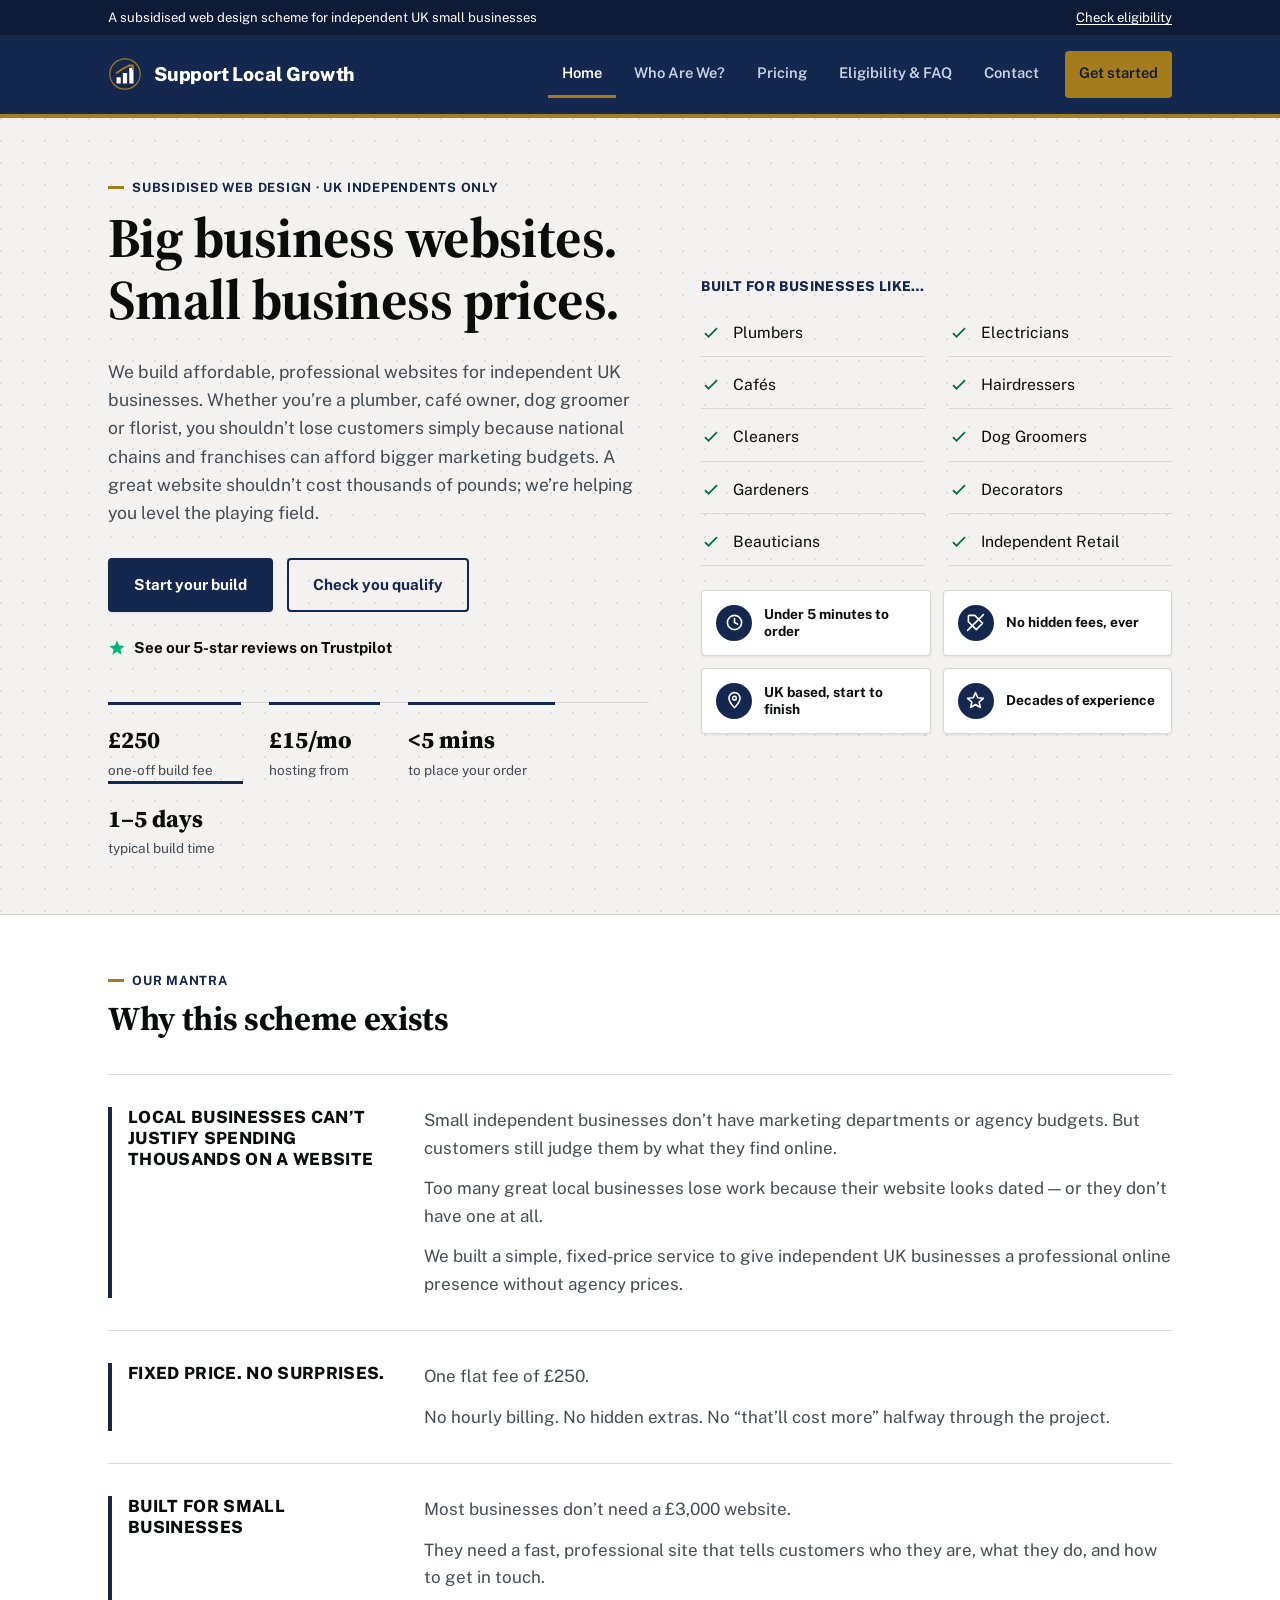
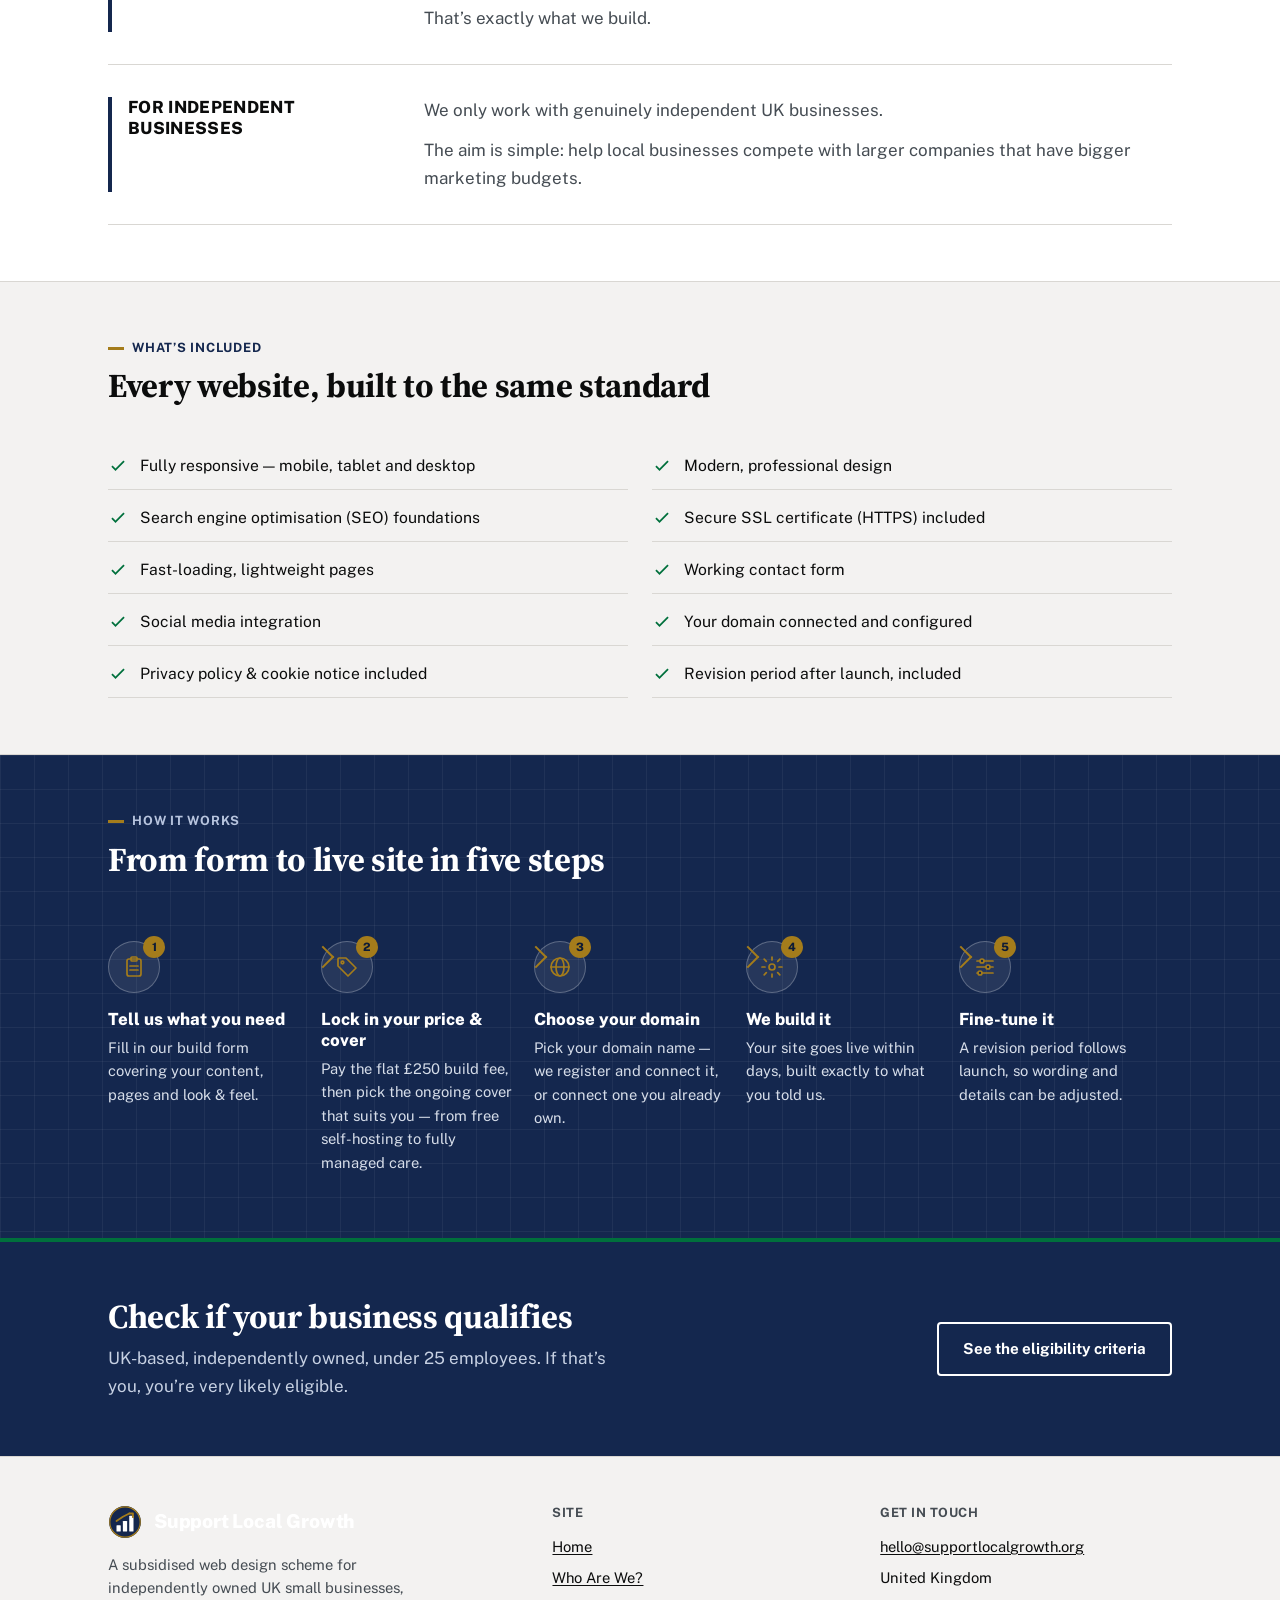
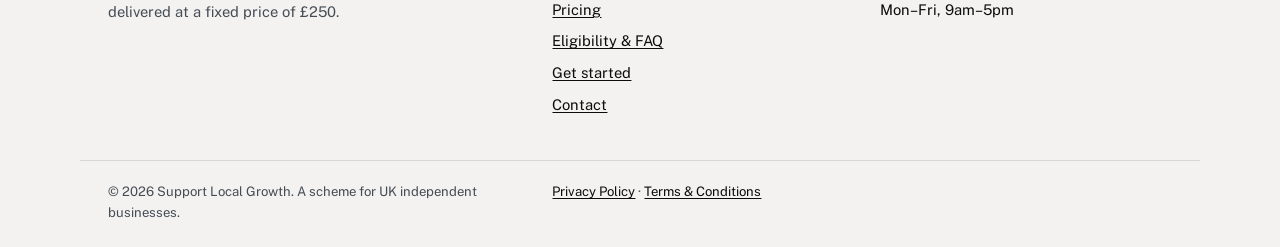
==== index.html @ b530e647 "Hero update" ====
<!doctype html>
<html lang="en-GB">
<head>
<meta charset="utf-8">
<meta name="viewport" content="width=device-width, initial-scale=1">
<title>Support Local Growth — Subsidised web design for UK independents</title>
<meta name="description" content="Professional brochure websites for independent UK small businesses. £250 build fee, hosting from £15/month.">
<link rel="canonical" href="https://www.supportlocalgrowth.org/">
<meta property="og:type" content="website">
<meta property="og:site_name" content="Support Local Growth">
<meta property="og:title" content="Support Local Growth — Subsidised web design for UK independents">
<meta property="og:description" content="Professional brochure websites for independent UK small businesses. £250 build fee, hosting from £15/month.">
<meta property="og:url" content="https://www.supportlocalgrowth.org/">
<meta property="og:image" content="https://www.supportlocalgrowth.org/images/og-image.png">
<meta property="og:image:width" content="2000">
<meta property="og:image:height" content="560">
<meta name="twitter:card" content="summary_large_image">
<meta name="twitter:title" content="Support Local Growth — Subsidised web design for UK independents">
<meta name="twitter:description" content="Professional brochure websites for independent UK small businesses. £250 build fee, hosting from £15/month.">
<meta name="twitter:image" content="https://www.supportlocalgrowth.org/images/og-image.png">
<link rel="preconnect" href="https://fonts.googleapis.com">
<link rel="preconnect" href="https://fonts.gstatic.com" crossorigin>
<link href="https://fonts.googleapis.com/css2?family=Public+Sans:wght@400;500;600;700;800&family=Source+Serif+4:opsz,wght@8..60,600;8..60,700&display=swap" rel="stylesheet">
<link rel="icon" type="image/svg+xml" href="favicon.svg">
<link rel="icon" type="image/png" sizes="32x32" href="favicon-32x32.png">
<link rel="icon" type="image/png" sizes="16x16" href="favicon-16x16.png">
<link rel="apple-touch-icon" sizes="180x180" href="apple-touch-icon.png">
<link rel="stylesheet" href="style.css">
</head>
<body>
<div class="top-strip">
  <div class="wrap">
    <span>A subsidised web design scheme for independent UK small businesses</span>
    <a href="eligibility.html">Check eligibility</a>
  </div>
</div>
<header class="site-header">
  <div class="wrap">
    <a class="brand" href="index.html"><svg class="mark" viewBox="0 0 32 32" xmlns="http://www.w3.org/2000/svg" aria-hidden="true">
<circle cx="16" cy="16" r="15" fill="#14274E"/>
<circle cx="16" cy="16" r="14.3" fill="none" stroke="#A47C1B" stroke-width="1.1"/>
<rect x="8" y="19" width="4" height="6" rx="0.6" fill="#FFFFFF"/>
<rect x="14" y="15" width="4" height="10" rx="0.6" fill="#FFFFFF"/>
<rect x="20" y="10" width="4" height="15" rx="0.6" fill="#FFFFFF"/>
<path d="M8 15 L14 11 L20 8" stroke="#A47C1B" stroke-width="1.7" fill="none" stroke-linecap="round" stroke-linejoin="round"/>
<path d="M20 8 L23.5 8 L23.5 11.5" stroke="#A47C1B" stroke-width="1.7" fill="none" stroke-linecap="round" stroke-linejoin="round"/>
</svg>Support Local Growth</a>
    <button class="nav-toggle" aria-expanded="false" aria-label="Toggle menu">MENU</button>
    <nav class="main-nav">
      <a class="current" href="index.html">Home</a>
      <a class="" href="who.html">Who Are We?</a>
      <a class="" href="pricing.html">Pricing</a>
      <a class="" href="eligibility.html">Eligibility &amp; FAQ</a>
      <a class="" href="contact.html">Contact</a>
      <a class="nav-cta" href="get-started.html">Get started</a>
    </nav>
  </div>
</header>

<section class="hero">
  <div class="wrap">
    <div class="hero-main">
      <p class="eyebrow">Subsidised web design &middot; UK independents only</p>
      <h1>Big business websites. Small business prices.</h1>
      <p class="lede">We build affordable, professional websites for independent UK businesses. Whether you&rsquo;re a plumber, caf&eacute; owner, dog groomer or florist, you shouldn&rsquo;t lose customers simply because national chains and franchises can afford bigger marketing budgets. A great website shouldn&rsquo;t cost thousands of pounds; we&rsquo;re helping you level the playing field.</p>
      <div class="hero-actions">
        <a class="btn btn-primary" href="get-started.html">Start your build</a>
        <a class="btn btn-ghost" href="eligibility.html">Check you qualify</a>
      </div>
      <p style="margin-top:1.4em;">
        <a href="https://uk.trustpilot.com/review/www.supportlocalgrowth.org" target="_blank" rel="noopener" style="display:inline-flex; align-items:center; gap:8px; font-weight:700; font-size:0.95rem; text-decoration:none; color:var(--ink);">
          <svg viewBox="0 0 24 24" width="18" height="18" fill="#00B67A"><path d="M12 2l2.9 6.6 7.1.6-5.4 4.7 1.6 7-6.2-3.8-6.2 3.8 1.6-7L2 9.2l7.1-.6z"/></svg>
          See our 5-star reviews on Trustpilot
        </a>
      </p>
      <div class="hero-meta">
        <div><strong>&pound;250</strong>one-off build fee</div>
        <div><strong>&pound;15/mo</strong>hosting from</div>
        <div><strong>&lt;5 mins</strong>to place your order</div>
        <div><strong>1&ndash;5 days</strong>typical build time</div>
      </div>
    </div>

    <div class="hero-side">
      <div class="hero-professions">
        <p class="professions-label">Built for businesses like&hellip;</p>
        <ul class="checklist">
          <li>Plumbers</li>
          <li>Electricians</li>
          <li>Caf&eacute;s</li>
          <li>Hairdressers</li>
          <li>Cleaners</li>
          <li>Dog Groomers</li>
          <li>Gardeners</li>
          <li>Decorators</li>
          <li>Beauticians</li>
          <li>Independent Retail</li>
        </ul>
      </div>

      <div class="trust-badges" style="margin-top:24px;">
        <div class="trust-badge">
          <span class="tb-icon"><svg viewBox="0 0 24 24" xmlns="http://www.w3.org/2000/svg"><circle cx="12" cy="12" r="9"/><line x1="12" y1="12" x2="12" y2="7"/><line x1="12" y1="12" x2="16" y2="14"/></svg></span>
          <span class="tb-label">Under 5 minutes to order</span>
        </div>
        <div class="trust-badge">
          <span class="tb-icon"><svg viewBox="0 0 24 24" xmlns="http://www.w3.org/2000/svg"><path d="M3 11V4a1 1 0 0 1 1-1h7l10 10-8 8L3 11z"/><line x1="2" y1="22" x2="22" y2="2"/></svg></span>
          <span class="tb-label">No hidden fees, ever</span>
        </div>
        <div class="trust-badge">
          <span class="tb-icon"><svg viewBox="0 0 24 24" xmlns="http://www.w3.org/2000/svg"><path d="M12 21s7-7.5 7-12a7 7 0 1 0-14 0c0 4.5 7 12 7 12z"/><circle cx="12" cy="9" r="2.3"/></svg></span>
          <span class="tb-label">UK based, start to finish</span>
        </div>
        <div class="trust-badge">
          <span class="tb-icon"><svg viewBox="0 0 24 24" xmlns="http://www.w3.org/2000/svg"><path d="M12 2l2.9 6.6 7.1.6-5.4 4.7 1.6 7-6.2-3.8-6.2 3.8 1.6-7L2 9.2l7.1-.6z"/></svg></span>
          <span class="tb-label">Decades of experience</span>
        </div>
      </div>
    </div>
  </div>
</section>
</section>

<section>
  <div class="wrap">
    <div class="section-head">
      <p class="eyebrow">Our mantra</p>
      <h2>Why this scheme exists</h2>
    </div>
    <div class="mantra">
      <div class="mantra-item">
        <h3>Local businesses can&rsquo;t justify spending thousands on a website</h3>
        <div class="body">
          <p>Small independent businesses don&rsquo;t have marketing departments or agency budgets. But customers still judge them by what they find online.</p>
          <p>Too many great local businesses lose work because their website looks dated &mdash; or they don&rsquo;t have one at all.</p>
          <p>We built a simple, fixed-price service to give independent UK businesses a professional online presence without agency prices.</p>
        </div>
      </div>
      <div class="mantra-item">
        <h3>Fixed price. No surprises.</h3>
        <div class="body">
          <p>One flat fee of &pound;250.</p>
          <p>No hourly billing. No hidden extras. No &ldquo;that&rsquo;ll cost more&rdquo; halfway through the project.</p>
        </div>
      </div>
      <div class="mantra-item">
        <h3>Built for small businesses</h3>
        <div class="body">
          <p>Most businesses don&rsquo;t need a &pound;3,000 website.</p>
          <p>They need a fast, professional site that tells customers who they are, what they do, and how to get in touch.</p>
          <p>That&rsquo;s exactly what we build.</p>
        </div>
      </div>
      <div class="mantra-item">
        <h3>For independent businesses</h3>
        <div class="body">
          <p>We only work with genuinely independent UK businesses.</p>
          <p>The aim is simple: help local businesses compete with larger companies that have bigger marketing budgets.</p>
        </div>
      </div>
    </div>
  </div>
</section>

<section class="section-lift">
  <div class="wrap">
    <div class="section-head">
      <p class="eyebrow">What&rsquo;s included</p>
      <h2>Every website, built to the same standard</h2>
    </div>
    <ul class="checklist">
      <li>Fully responsive &mdash; mobile, tablet and desktop</li>
      <li>Modern, professional design</li>
      <li>Search engine optimisation (SEO) foundations</li>
      <li>Secure SSL certificate (HTTPS) included</li>
      <li>Fast-loading, lightweight pages</li>
      <li>Working contact form</li>
      <li>Social media integration</li>
      <li>Your domain connected and configured</li>
      <li>Privacy policy &amp; cookie notice included</li>
      <li>Revision period after launch, included</li>
    </ul>
  </div>
</section>

<section class="section-dark">
  <div class="wrap">
    <div class="section-head">
      <p class="eyebrow">How it works</p>
      <h2>From form to live site in five steps</h2>
    </div>
    <ol class="steps">
      <li class="step">
        <span class="icon-badge">
          <svg viewBox="0 0 24 24" xmlns="http://www.w3.org/2000/svg"><rect x="5" y="4" width="14" height="17" rx="2"/><rect x="9" y="2" width="6" height="4" rx="1"/><line x1="8" y1="11" x2="16" y2="11"/><line x1="8" y1="15" x2="16" y2="15"/></svg>
          <span class="step-num">1</span>
        </span>
        <h3>Tell us what you need</h3>
        <p>Fill in our build form covering your content, pages and look &amp; feel.</p>
      </li>
      <li class="step">
        <span class="icon-badge">
          <svg viewBox="0 0 24 24" xmlns="http://www.w3.org/2000/svg"><path d="M3 11V4a1 1 0 0 1 1-1h7l10 10-8 8L3 11z"/><circle cx="7.5" cy="7.5" r="1.3" fill="var(--navy)"/></svg>
          <span class="step-num">2</span>
        </span>
        <h3>Lock in your price &amp; cover</h3>
        <p>Pay the flat &pound;250 build fee, then pick the ongoing cover that suits you &mdash; from free self-hosting to fully managed care.</p>
      </li>
      <li class="step">
        <span class="icon-badge">
          <svg viewBox="0 0 24 24" xmlns="http://www.w3.org/2000/svg"><circle cx="12" cy="12" r="9"/><ellipse cx="12" cy="12" rx="4" ry="9"/><line x1="3" y1="12" x2="21" y2="12"/></svg>
          <span class="step-num">3</span>
        </span>
        <h3>Choose your domain</h3>
        <p>Pick your domain name &mdash; we register and connect it, or connect one you already own.</p>
      </li>
      <li class="step">
        <span class="icon-badge">
          <svg viewBox="0 0 24 24" xmlns="http://www.w3.org/2000/svg"><circle cx="12" cy="12" r="3"/><path d="M12 2v3M12 19v3M4.2 4.2l2.1 2.1M17.7 17.7l2.1 2.1M2 12h3M19 12h3M4.2 19.8l2.1-2.1M17.7 6.3l2.1-2.1"/></svg>
          <span class="step-num">4</span>
        </span>
        <h3>We build it</h3>
        <p>Your site goes live within days, built exactly to what you told us.</p>
      </li>
      <li class="step">
        <span class="icon-badge">
          <svg viewBox="0 0 24 24" xmlns="http://www.w3.org/2000/svg"><line x1="4" y1="6" x2="20" y2="6"/><circle cx="9" cy="6" r="2" fill="var(--navy)"/><line x1="4" y1="12" x2="20" y2="12"/><circle cx="15" cy="12" r="2" fill="var(--navy)"/><line x1="4" y1="18" x2="20" y2="18"/><circle cx="7" cy="18" r="2" fill="var(--navy)"/></svg>
          <span class="step-num">5</span>
        </span>
        <h3>Fine-tune it</h3>
        <p>A revision period follows launch, so wording and details can be adjusted.</p>
      </li>
    </ol>
  </div>
</section>

<section class="cta-band">
  <div class="wrap">
    <div>
      <h2>Check if your business qualifies</h2>
      <p>UK-based, independently owned, under 25 employees. If that&rsquo;s you, you&rsquo;re very likely eligible.</p>
    </div>
    <div class="cta-actions">
      <a class="btn btn-on-dark" href="eligibility.html">See the eligibility criteria</a>
    </div>
  </div>
</section>
<footer class="site-footer">
  <div class="wrap">
    <div>
      <div class="brand" style="margin-bottom:14px;"><svg class="mark" viewBox="0 0 32 32" xmlns="http://www.w3.org/2000/svg" aria-hidden="true">
<circle cx="16" cy="16" r="15" fill="#14274E"/>
<circle cx="16" cy="16" r="14.3" fill="none" stroke="#A47C1B" stroke-width="1.1"/>
<rect x="8" y="19" width="4" height="6" rx="0.6" fill="#FFFFFF"/>
<rect x="14" y="15" width="4" height="10" rx="0.6" fill="#FFFFFF"/>
<rect x="20" y="10" width="4" height="15" rx="0.6" fill="#FFFFFF"/>
<path d="M8 15 L14 11 L20 8" stroke="#A47C1B" stroke-width="1.7" fill="none" stroke-linecap="round" stroke-linejoin="round"/>
<path d="M20 8 L23.5 8 L23.5 11.5" stroke="#A47C1B" stroke-width="1.7" fill="none" stroke-linecap="round" stroke-linejoin="round"/>
</svg>Support Local Growth</div>
      <p style="max-width:38ch; color:var(--ink-soft); font-size:0.92rem;">A subsidised web design scheme for independently owned UK small businesses, delivered at a fixed price of &pound;250.</p>
    </div>
    <div>
      <h4>Site</h4>
      <ul>
        <li><a href="index.html">Home</a></li>
        <li><a href="who.html">Who Are We?</a></li>
        <li><a href="pricing.html">Pricing</a></li>
        <li><a href="eligibility.html">Eligibility &amp; FAQ</a></li>
        <li><a href="get-started.html">Get started</a></li>
        <li><a href="contact.html">Contact</a></li>
      </ul>
    </div>
    <div>
      <h4>Get in touch</h4>
      <ul>
        <li><a href="mailto:hello@supportlocalgrowth.org">hello@supportlocalgrowth.org</a></li>
        <li>United Kingdom</li>
        <li>Mon&ndash;Fri, 9am&ndash;5pm</li>
      </ul>
    </div>
  </div>
  <div class="wrap footer-bottom">
    <span>&copy; 2026 Support Local Growth. A scheme for UK independent businesses.</span>
    <span><a href="privacy.html">Privacy Policy</a> &middot; <a href="terms.html">Terms &amp; Conditions</a></span>
  </div>
</footer>
<script src="script.js"></script>
</body>
</html>
---- style.css ----
/* ===========================================================
   Support Local Growth — design tokens (v2: official / institutional)
   Palette and patterns modelled on UK public-service and charity
   sector conventions: navy authority colour, restrained green/red
   used only for confirm/deny states, generous whitespace, no
   decorative illustration.
   =========================================================== */

:root{
  --ink:        #0B0C0C;
  --ink-soft:   #454C53;
  --navy:       #14274E;   /* primary institutional colour */
  --navy-dark:  #0D1B36;
  --blue-link:  #1450A3;
  --green:      #00703C;
  --green-bg:   #E6F2EC;
  --red:        #D4351C;
  --red-bg:     #FCEAE6;
  --grey-bg:    #F3F2F1;
  --grey-mid:   #B1B4B6;
  --grey-line:  #D9D7D3;
  --white:      #FFFFFF;

  --gold:       #A47C1B;   /* restrained gold accent — used sparingly, seal/ribbon feel */
  --gold-bg:    #F5EEDD;

  --font-body:    "Public Sans", -apple-system, BlinkMacSystemFont, Arial, sans-serif;
  --font-display: "Source Serif 4", Georgia, "Times New Roman", serif;

  --radius: 4px;
  --shadow-sm: 0 1px 3px rgba(11,12,12,0.08);
  --shadow-md: 0 4px 14px rgba(11,12,12,0.10);
  --max: 1120px;
}

*{box-sizing:border-box;}
html{scroll-behavior:smooth;}
body{
  margin:0;
  background:var(--white);
  color:var(--ink);
  font-family:var(--font-body);
  font-size:17px;
  line-height:1.6;
  -webkit-font-smoothing:antialiased;
}
@media (prefers-reduced-motion: reduce){
  html{scroll-behavior:auto;}
  *{animation-duration:0.001ms !important; transition-duration:0.001ms !important;}
}

img,svg{display:block;max-width:100%;}
a{color:var(--blue-link); text-underline-offset:2px;}
a:hover{color:var(--navy);}
:focus-visible{outline:3px solid #FFDD00; outline-offset:0; box-shadow:0 0 0 3px var(--ink);}

.wrap{max-width:var(--max); margin:0 auto; padding:0 28px;}

h1,h2{
  font-family:var(--font-display);
  font-weight:700;
  line-height:1.1;
  margin:0 0 0.5em;
  color:var(--ink);
  letter-spacing:-0.01em;
}
h3,h4{
  font-family:var(--font-body);
  font-weight:800;
  line-height:1.25;
  margin:0 0 0.5em;
  color:var(--ink);
}
h1{font-size:clamp(2.3rem,4.8vw,3.5rem);}
h2{font-size:clamp(1.6rem,3vw,2.1rem);}
h3{font-size:1.2rem;}
p{margin:0 0 1em;}
.lede{font-size:1.1rem; color:var(--ink-soft); max-width:64ch;}
.eyebrow{
  font-family:var(--font-body);
  font-size:0.8rem;
  font-weight:700;
  letter-spacing:0.06em;
  text-transform:uppercase;
  color:var(--navy);
  display:flex;
  align-items:center;
  gap:8px;
  margin-bottom:0.7em;
}
.eyebrow::before{content:""; width:16px; height:3px; background:var(--gold); display:inline-block; flex:none;}

/* ---------------- official top strip ---------------- */
.top-strip{
  background:var(--navy-dark);
  color:var(--white);
  font-size:0.82rem;
  padding:7px 0;
}
.top-strip .wrap{display:flex; justify-content:space-between; flex-wrap:wrap; gap:6px;}
.top-strip a{color:var(--white); text-decoration:underline;}

/* ---------------- header / nav ---------------- */
.site-header{
  background:var(--navy);
  color:var(--white);
  border-bottom:4px solid var(--gold);
}
.site-header .wrap{
  display:flex; align-items:center; justify-content:space-between;
  padding-top:16px; padding-bottom:16px;
}
.brand{
  font-weight:800;
  font-size:1.2rem;
  text-decoration:none;
  color:var(--white);
  display:flex; align-items:center; gap:12px;
  letter-spacing:-0.01em;
}
.brand .mark{width:34px; height:34px; flex:none;}
nav.main-nav{display:flex; gap:4px; align-items:center;}
nav.main-nav a{
  font-size:0.92rem;
  font-weight:600;
  text-decoration:none;
  color:#C7D1E3;
  padding:10px 14px;
  border-bottom:3px solid transparent;
}
nav.main-nav a:hover{color:var(--white); border-bottom-color:rgba(255,255,255,0.35);}
nav.main-nav a.current{border-bottom-color:var(--gold); color:var(--white);}
nav.main-nav a.nav-cta{
  background:var(--gold);
  color:var(--navy-dark);
  border-radius:var(--radius);
  margin-left:8px;
  border-bottom:3px solid var(--gold);
}
nav.main-nav a.nav-cta:hover{background:#8C6A1B; color:var(--white); border-bottom-color:#8C6A1B;}
.nav-toggle{display:none;}

@media (max-width:760px){
  .nav-toggle{
    display:inline-flex; background:transparent; border:2px solid var(--white);
    color:var(--white); border-radius:var(--radius); padding:8px 12px; font-weight:700;
    font-size:0.85rem; cursor:pointer;
  }
  nav.main-nav{
    position:absolute; top:100%; left:0; right:0;
    background:var(--navy); flex-direction:column; align-items:stretch;
    padding:8px 20px 18px; border-bottom:4px solid var(--gold);
    display:none;
  }
  nav.main-nav.open{display:flex;}
  nav.main-nav a{padding:12px 8px; border-bottom:1px solid rgba(255,255,255,0.15);}
  nav.main-nav a.nav-cta{margin-left:0; text-align:center; margin-top:8px;}
}

/* ---------------- buttons ---------------- */
.btn{
  display:inline-flex; align-items:center; gap:10px;
  font-weight:700;
  font-size:0.95rem;
  text-decoration:none;
  padding:13px 24px;
  border-radius:var(--radius);
  border:2px solid var(--navy);
  cursor:pointer;
  transition:background 0.12s ease, transform 0.12s ease, box-shadow 0.12s ease;
}
.btn-primary{background:var(--navy); border-color:var(--navy); color:var(--white); box-shadow:var(--shadow-sm);}
.btn-primary:hover{background:var(--navy-dark); border-color:var(--navy-dark); color:var(--white); box-shadow:var(--shadow-md); transform:translateY(-1px);}
.btn-ghost{background:transparent; color:var(--navy);}
.btn-ghost:hover{background:var(--grey-bg);}
.btn-on-dark{border-color:var(--white); color:var(--white);}
.btn-on-dark:hover{background:rgba(255,255,255,0.1);}

/* ---------------- hero ---------------- */
.hero{
  padding:60px 0 54px; border-bottom:1px solid var(--grey-line); background:var(--grey-bg);
  position:relative; overflow:hidden;
  background-image:
    radial-gradient(circle at 1px 1px, rgba(20,39,78,0.10) 1px, transparent 0);
  background-size:22px 22px;
}
.hero .wrap{max-width:var(--max); position:relative; display:grid; grid-template-columns:1.15fr 1fr; gap:52px; align-items:center;}
.hero-main{max-width:800px;}
.hero-actions{display:flex; gap:14px; flex-wrap:wrap; margin-top:1.8em;}
.hero-meta{
  margin-top:2.2em; display:flex; gap:0; flex-wrap:wrap;
  border-top:1px solid var(--grey-line);
}
.hero-meta div{
  font-size:0.85rem; color:var(--ink-soft); padding:16px 28px 0 0; margin-right:28px; border-top:3px solid var(--navy); margin-top:-1px;
}
.hero-meta strong{color:var(--ink); display:block; font-size:1.5rem; font-weight:800; font-family:var(--font-display);}
@media (max-width:900px){
  .hero .wrap{grid-template-columns:1fr;}
}

.doc-stamp{
  display:inline-flex; align-items:center; gap:10px;
  border:1.5px solid var(--navy); border-radius:30px;
  padding:6px 16px 6px 8px; margin-bottom:1.4em;
  font-size:0.78rem; font-weight:700; letter-spacing:0.03em; text-transform:uppercase;
  color:var(--navy); background:var(--white);
}
.doc-stamp .dot{width:8px; height:8px; border-radius:50%; background:var(--green); flex:none;}

/* ---------------- trust badges ---------------- */
.trust-badges{display:grid; grid-template-columns:1fr 1fr; gap:12px; margin-bottom:28px;}
.trust-badge{
  display:flex; align-items:center; gap:12px;
  background:var(--white); border:1px solid var(--grey-line); border-radius:var(--radius);
  padding:14px; box-shadow:var(--shadow-sm);
}
.trust-badge .tb-icon{
  width:36px; height:36px; border-radius:50%; background:var(--navy); flex:none;
  display:flex; align-items:center; justify-content:center;
}
.trust-badge .tb-icon svg{width:19px; height:19px; stroke:var(--white); fill:none; stroke-width:2; stroke-linecap:round; stroke-linejoin:round;}
.trust-badge .tb-label{font-weight:700; font-size:0.86rem; line-height:1.2; color:var(--ink);}
@media (max-width:480px){
  .trust-badges{grid-template-columns:1fr;}
}

.hero-professions .professions-label{
  font-weight:800; font-size:0.85rem; text-transform:uppercase; letter-spacing:0.03em;
  color:var(--navy); margin-bottom:12px;
}

.mini-badge{
  display:inline-flex; align-items:center; gap:10px;
  background:var(--gold-bg); border:1.5px solid var(--gold); border-radius:30px;
  padding:8px 18px 8px 10px; margin-bottom:1.6em;
}
.mini-badge .tb-icon{width:28px; height:28px; border-radius:50%; background:var(--gold); flex:none; display:flex; align-items:center; justify-content:center;}
.mini-badge .tb-icon svg{width:15px; height:15px; stroke:var(--white); fill:none; stroke-width:2.2; stroke-linecap:round; stroke-linejoin:round;}
.mini-badge span.tb-text{font-weight:800; font-size:0.9rem; color:var(--navy);}

/* ---------------- sections ---------------- */
section{padding:56px 0;}
.section-dark{
  background:var(--navy); color:var(--white);
  background-image:
    linear-gradient(rgba(255,255,255,0.05) 1px, transparent 1px),
    linear-gradient(90deg, rgba(255,255,255,0.05) 1px, transparent 1px);
  background-size:34px 34px;
}
.section-dark h2, .section-dark h3{color:var(--white);}
.section-dark .eyebrow{color:#B7C4DE;}
.section-lift{background:var(--grey-bg); border-top:1px solid var(--grey-line); border-bottom:1px solid var(--grey-line);}
.section-head{max-width:70ch; margin-bottom:2.2em;}

/* ---------------- mantra / statement blocks ---------------- */
.mantra{border-top:1px solid var(--grey-line);}
.mantra-item{
  padding:32px 0; border-bottom:1px solid var(--grey-line);
  display:grid; grid-template-columns:280px 1fr; gap:36px;
}
.mantra-item h3{
  font-size:1.05rem; margin:0; text-transform:uppercase; letter-spacing:0.02em;
  border-left:4px solid var(--navy); padding-left:16px;
}
.mantra-item .body p{color:var(--ink-soft); margin-bottom:0.8em;}
.mantra-item .body p:last-child{margin-bottom:0;}
@media (max-width:760px){
  .mantra-item{grid-template-columns:1fr; gap:12px;}
  .mantra-item h3{border-left:none; border-top:4px solid var(--navy); padding-left:0; padding-top:12px;}
}

/* ---------------- checklist ---------------- */
.checklist{list-style:none; margin:0; padding:0; display:grid; grid-template-columns:1fr 1fr; gap:4px 24px;}
.checklist li{
  display:flex; gap:12px; align-items:flex-start; font-size:0.98rem;
  padding:11px 0; border-bottom:1px solid var(--grey-line);
}
.checklist li::before{
  content:"";
  flex:none; width:20px; height:20px; margin-top:2px;
  background:var(--green);
  -webkit-mask:url('data:image/svg+xml;utf8,<svg xmlns="http://www.w3.org/2000/svg" viewBox="0 0 24 24"><path fill="black" d="M9 16.2l-3.5-3.5L4 14.2 9 19.2 20 8.2l-1.5-1.5z"/></svg>') no-repeat center / contain;
  mask:url('data:image/svg+xml;utf8,<svg xmlns="http://www.w3.org/2000/svg" viewBox="0 0 24 24"><path fill="black" d="M9 16.2l-3.5-3.5L4 14.2 9 19.2 20 8.2l-1.5-1.5z"/></svg>') no-repeat center / contain;
}
@media (max-width:640px){ .checklist{grid-template-columns:1fr;} }

/* ---------------- step-by-step (graphical, icon-led) ---------------- */
.steps{list-style:none; margin:0; padding:0; counter-reset:step; max-width:none;
  display:grid; grid-template-columns:repeat(5,1fr); gap:0;}
.step{
  position:relative; padding:26px 20px 8px 0; display:block;
}
.step:not(:last-child)::after{
  content:""; position:absolute; top:34px; right:-2px; width:14px; height:14px;
  border-top:2px solid var(--gold); border-right:2px solid var(--gold);
  transform:translateX(50%) rotate(45deg); z-index:1;
}
.step .icon-badge{
  width:52px; height:52px; border-radius:50%;
  background:rgba(255,255,255,0.08); border:1.5px solid rgba(255,255,255,0.25);
  display:flex; align-items:center; justify-content:center; margin-bottom:16px; position:relative;
}
.step .icon-badge svg{width:24px; height:24px; stroke:var(--gold); fill:none; stroke-width:1.7; stroke-linecap:round; stroke-linejoin:round;}
.step .step-num{
  position:absolute; top:-6px; right:-6px; width:22px; height:22px; border-radius:50%;
  background:var(--gold); color:var(--navy-dark); font-size:0.72rem; font-weight:800;
  display:flex; align-items:center; justify-content:center;
}
.step h3{font-size:1.05rem; margin-bottom:0.35em;}
.step p{font-size:0.92rem; color:var(--ink-soft); margin-bottom:0;}
.section-dark .step p{color:#D6DDE9;}
@media (max-width:900px){
  .steps{grid-template-columns:1fr 1fr; row-gap:32px;}
  .step:nth-child(2)::after{display:none;}
  .step:nth-child(4)::after{display:none;}
}
@media (max-width:560px){
  .steps{grid-template-columns:1fr; row-gap:28px;}
  .step::after{display:none;}
}

/* ---------------- cards ---------------- */
.grid-3{display:grid; grid-template-columns:repeat(3,1fr); gap:0; border-top:1px solid var(--grey-line); border-left:1px solid var(--grey-line);}
.grid-2{display:grid; grid-template-columns:1fr 1fr; gap:40px;}
@media (max-width:860px){ .grid-3{grid-template-columns:1fr;} .grid-2{grid-template-columns:1fr;} }

.card{
  background:var(--white);
  border-right:1px solid var(--grey-line);
  border-bottom:1px solid var(--grey-line);
  padding:28px;
  transition:box-shadow 0.15s ease;
}
.card:hover{box-shadow:inset 0 0 0 9999px rgba(20,39,78,0.015);}
.card h3{margin-bottom:0.5em; font-size:1.08rem;}
.card p{color:var(--ink-soft); font-size:0.96rem; margin-bottom:0;}

/* ---------------- pricing table (official panel style) ---------------- */
.price-cards{display:grid; grid-template-columns:repeat(3,1fr); gap:20px;}
.price-card{
  background:var(--white); padding:30px 26px; border:1px solid var(--grey-line); border-top:4px solid var(--grey-mid);
  box-shadow:var(--shadow-sm); position:relative;
}
.price-card.featured{
  border-color:var(--navy); box-shadow:var(--shadow-md);
  background:var(--navy); color:var(--white);
}
.price-card.featured .tier-name,
.price-card.featured .price-sub{color:#C7D1E3;}
.price-card.featured .price-amount{color:var(--white);}
.price-card.featured .price-amount span{color:#C7D1E3;}
.price-card.featured .btn-primary{background:var(--white); color:var(--navy); border-color:var(--white);}
.price-card.featured .btn-primary:hover{background:var(--gold-bg); color:var(--navy); border-color:var(--gold-bg);}
.price-card .ribbon{
  position:absolute; top:-1px; right:20px;
  background:var(--gold); color:var(--white);
  font-size:0.72rem; font-weight:700; text-transform:uppercase; letter-spacing:0.04em;
  padding:5px 12px; border-radius:0 0 4px 4px;
}
.price-card .tier-tag{
  display:inline-block; font-size:0.72rem; font-weight:700; text-transform:uppercase; letter-spacing:0.05em;
  background:var(--navy); color:var(--white); padding:4px 10px; border-radius:var(--radius); margin-bottom:14px;
}
.price-card.featured .tier-tag{background:var(--gold); color:var(--white);}
.price-card .tier-name{font-size:0.85rem; font-weight:700; text-transform:uppercase; letter-spacing:0.04em; color:var(--ink-soft); margin-bottom:0.2em;}
.price-amount{font-size:2.2rem; font-weight:700; margin:0.1em 0 0; color:var(--ink); font-family:var(--font-display);}
.price-amount span{font-size:0.9rem; font-weight:500; text-transform:none; letter-spacing:0; color:var(--ink-soft); font-family:var(--font-body);}
.price-sub{font-size:0.9rem; color:var(--ink-soft); margin:0.6em 0 1.4em;}
@media (max-width:860px){ .price-cards{grid-template-columns:1fr;} }

table.compare{width:100%; border-collapse:collapse; font-size:0.94rem; margin-top:20px; border:1px solid var(--grey-line);}
table.compare th, table.compare td{
  padding:13px 16px; text-align:center; border-bottom:1px solid var(--grey-line); border-right:1px solid var(--grey-line);
}
table.compare th:last-child, table.compare td:last-child{border-right:none;}
table.compare th{
  font-weight:700; font-size:0.8rem; text-transform:uppercase; letter-spacing:0.03em;
  background:var(--navy); color:var(--white); border-bottom:none;
}
table.compare td:first-child, table.compare th:first-child{text-align:left; font-weight:600;}
table.compare tbody tr:nth-child(even){background:var(--grey-bg);}
.yes{color:var(--green); font-weight:800;}
.no{color:var(--red); font-weight:800;}
.tag-basic{font-size:0.8rem; color:var(--ink-soft); font-weight:600;}
.tag-enhanced{font-size:0.8rem; color:var(--navy); font-weight:700;}

/* ---------------- eligibility: unified confirm / deny rows ---------------- */
.status-list{list-style:none; margin:0; padding:0;}
.status-list li{
  display:grid; grid-template-columns:30px 1fr; gap:14px;
  padding:14px 0; border-bottom:1px solid var(--grey-line);
}
.status-list .icon{
  width:30px; height:30px; border-radius:50%; flex:none; margin-top:2px;
  display:flex; align-items:center; justify-content:center;
}
.status-list.confirm .icon{background:var(--green-bg);}
.status-list.deny .icon{background:var(--red-bg);}
.status-list .icon svg{width:16px; height:16px;}
.status-list h4{margin:0 0 0.2em; font-weight:700; font-size:1rem;}
.status-list p{margin:0; color:var(--ink-soft); font-size:0.93rem;}
.list-heading{
  display:flex; align-items:center; gap:10px; font-size:1rem; font-weight:800;
  text-transform:uppercase; letter-spacing:0.03em; margin-bottom:0.9em; padding-bottom:12px; border-bottom:2px solid var(--ink);
}
.list-heading.confirm{color:var(--green);}
.list-heading.deny{color:var(--red);}

/* ---------------- FAQ ---------------- */
.faq{border-top:1px solid var(--grey-line);}
.faq-item{border-bottom:1px solid var(--grey-line);}
.faq-item summary{
  cursor:pointer; list-style:none; padding:18px 0;
  display:flex; justify-content:space-between; align-items:center; gap:20px;
  font-weight:700; font-size:1.02rem;
}
.faq-item summary::-webkit-details-marker{display:none;}
.faq-item summary::after{
  content:"+"; font-size:1.4rem; color:var(--navy); flex:none; font-weight:400;
}
.faq-item[open] summary::after{content:"\2212";}
.faq-item .faq-body{padding:0 0 20px; color:var(--ink-soft); max-width:72ch;}

/* ---------------- forms ---------------- */
form{max-width:760px;}
fieldset{border:none; padding:0; margin:0 0 34px;}
fieldset legend{
  font-weight:700; text-transform:uppercase; letter-spacing:0.03em;
  font-size:0.85rem; color:var(--navy); padding:0 0 10px; border-bottom:2px solid var(--ink); width:100%; margin-bottom:20px;
}
.field{margin-bottom:20px;}
.field label{display:block; font-weight:700; margin-bottom:6px; font-size:0.95rem;}
.field .hint{display:block; font-weight:400; color:var(--ink-soft); font-size:0.85rem; margin-top:4px; margin-bottom:6px;}
.field input[type=text],
.field input[type=email],
.field input[type=tel],
.field input[type=url],
.field select,
.field textarea{
  width:100%; padding:11px 14px; border:2px solid var(--ink); border-radius:var(--radius);
  background:var(--white); font-family:var(--font-body); font-size:0.98rem; color:var(--ink);
}
.field textarea{min-height:110px; resize:vertical;}
.field input:focus, .field select:focus, .field textarea:focus{outline:3px solid #FFDD00; outline-offset:0;}
.radio-row, .check-row{display:flex; gap:22px; flex-wrap:wrap;}
.radio-row label, .check-row label{display:flex; align-items:center; gap:8px; font-weight:400; font-size:0.95rem;}
.form-note{
  background:var(--grey-bg); border:1px solid var(--grey-line); border-left:4px solid var(--navy);
  padding:16px 18px; font-size:0.9rem; color:var(--ink-soft); margin-bottom:26px;
}

/* ---------------- eligibility confirm panel (questionnaire) ---------------- */
.elig-check{
  background:var(--gold-bg); border:1.5px solid var(--gold);
  border-radius:var(--radius); padding:20px 22px; margin-bottom:26px;
}
.elig-check .field{margin-bottom:0;}
.elig-check label.q{display:block; font-weight:800; margin-bottom:10px; font-size:0.98rem;}
.elig-check .radio-row label{font-weight:600;}

/* ---------------- theme picker (option-button cards) ---------------- */
.theme-picker{display:grid; grid-template-columns:repeat(3,1fr); gap:12px;}
.theme-card{
  position:relative; border:2px solid var(--grey-line); border-radius:var(--radius);
  padding:16px 16px 14px; cursor:pointer; background:var(--white);
  transition:border-color 0.12s ease, background 0.12s ease;
}
.theme-card input{position:absolute; top:14px; right:14px; margin:0;}
.theme-card .t-name{display:block; font-weight:700; font-size:0.96rem; margin-bottom:3px; padding-right:22px;}
.theme-card .t-desc{display:block; font-size:0.82rem; color:var(--ink-soft);}
.theme-card:hover{border-color:var(--navy);}
.theme-card:has(input:checked){border-color:var(--navy); background:var(--grey-bg); box-shadow:inset 0 0 0 1px var(--navy);}
@media (max-width:760px){ .theme-picker{grid-template-columns:1fr 1fr;} }
@media (max-width:480px){ .theme-picker{grid-template-columns:1fr;} }

/* ---------------- colour pickers ---------------- */
.colour-row{display:flex; gap:28px; flex-wrap:wrap;}
.colour-field{display:flex; align-items:center; gap:14px;}
.colour-field input[type=color]{
  width:52px; height:52px; padding:0; border:2px solid var(--ink); border-radius:50%;
  cursor:pointer; background:none;
}
.colour-field input[type=color]::-webkit-color-swatch-wrapper{padding:3px;}
.colour-field input[type=color]::-webkit-color-swatch{border-radius:50%; border:none;}
.colour-field .cf-label{font-weight:700; font-size:0.92rem;}
.colour-field .cf-hint{display:block; font-weight:400; color:var(--ink-soft); font-size:0.8rem;}

/* ---------------- tier table with embedded submit buttons ---------------- */
.tier-callout{
  background:var(--grey-bg); border:1px solid var(--grey-line); border-left:4px solid var(--navy);
  padding:16px 20px; margin-bottom:20px; font-size:0.95rem;
}
.tier-callout strong{font-family:var(--font-display); font-size:1.15rem;}
table.tier-table{width:100%; border-collapse:collapse; font-size:0.93rem; border:1px solid var(--grey-line);}
table.tier-table th, table.tier-table td{
  padding:12px 14px; text-align:center; border-bottom:1px solid var(--grey-line); border-right:1px solid var(--grey-line); vertical-align:middle;
}
table.tier-table th:last-child, table.tier-table td:last-child{border-right:none;}
table.tier-table th{font-weight:700; background:var(--navy); color:var(--white); font-size:0.82rem; text-transform:uppercase; letter-spacing:0.03em;}
table.tier-table th.pro-col{background:var(--gold); color:var(--white);}
table.tier-table td.pro-col{background:var(--gold-bg);}
table.tier-table tbody tr:nth-child(even) td.pro-col{background:#EFE4C6;}
table.tier-table td:first-child, table.tier-table th:first-child{text-align:left; font-weight:600;}
table.tier-table tbody tr:nth-child(even){background:var(--grey-bg);}
table.tier-table .monthly-fee{font-family:var(--font-display); font-size:1.3rem; font-weight:700;}
table.tier-table tfoot td{background:var(--white); border-bottom:none; padding:18px 12px;}
table.tier-table .tier-submit{
  width:100%; padding:12px 10px; font-size:0.85rem; border-radius:var(--radius);
  border:2px solid var(--navy); background:var(--navy); color:var(--white); font-weight:700; cursor:pointer;
}
table.tier-table .tier-submit:hover{background:var(--navy-dark);}
@media (max-width:760px){
  table.tier-table{font-size:0.85rem;}
  table.tier-table th, table.tier-table td{padding:9px 8px;}
}
/* ---------------- process steps (light background variant) ---------------- */
.process-callout{
  background:var(--gold-bg); border:1.5px solid var(--gold); border-radius:var(--radius);
  padding:20px 24px; margin-bottom:36px; font-size:1rem;
}
.process-callout strong{display:block; font-family:var(--font-display); font-size:1.2rem; margin-bottom:0.2em;}

.process-steps{list-style:none; margin:0 0 8px; padding:0; display:grid; grid-template-columns:repeat(5,1fr); gap:0;}
.process-step{position:relative; padding:0 18px 0 0;}
.process-step:not(:last-child)::after{
  content:""; position:absolute; top:22px; right:-2px; width:12px; height:12px;
  border-top:2px solid var(--navy); border-right:2px solid var(--navy);
  transform:translateX(50%) rotate(45deg);
}
.process-num{
  width:44px; height:44px; border-radius:50%; background:var(--navy); color:var(--white);
  display:flex; align-items:center; justify-content:center; font-weight:800; font-size:1.05rem;
  margin-bottom:14px;
}
.process-step h3{font-size:1rem; margin-bottom:0.3em;}
.process-step p{font-size:0.87rem; color:var(--ink-soft); margin-bottom:0;}
.process-finished{
  display:flex; align-items:center; gap:14px; margin-top:28px; padding-top:24px; border-top:2px dashed var(--grey-line);
}
.process-finished .flag{
  width:44px; height:44px; border-radius:50%; background:var(--green); color:var(--white);
  display:flex; align-items:center; justify-content:center; flex:none;
}
.process-finished .flag svg{width:22px; height:22px; stroke:var(--white); fill:none; stroke-width:2.2; stroke-linecap:round; stroke-linejoin:round;}
.process-finished strong{font-family:var(--font-display); font-size:1.15rem;}
.process-finished span{display:block; font-size:0.9rem; color:var(--ink-soft);}
@media (max-width:900px){
  .process-steps{grid-template-columns:1fr 1fr; row-gap:26px;}
  .process-step:nth-child(2)::after, .process-step:nth-child(4)::after{display:none;}
}
@media (max-width:560px){
  .process-steps{grid-template-columns:1fr; row-gap:22px;}
  .process-step::after{display:none;}
}
.pull-quote{
  border-left:4px solid var(--gold);
  padding:4px 0 4px 28px;
  margin:2.4em 0;
  font-family:var(--font-display);
  font-size:1.5rem;
  line-height:1.35;
  color:var(--ink);
  max-width:60ch;
}

.cta-band{background:var(--navy); color:var(--white); text-align:left; border-top:4px solid var(--green);}
.cta-band .wrap{display:flex; align-items:center; justify-content:space-between; gap:24px; flex-wrap:wrap;}
.cta-band h2{color:var(--white); margin-bottom:0.3em;}
.cta-band p{color:#C7D1E3; max-width:52ch; margin:0;}
.cta-band .cta-actions{flex:none;}

/* ---------------- footer ---------------- */
footer.site-footer{background:var(--grey-bg); color:var(--ink); padding:48px 0 24px; border-top:1px solid var(--grey-line);}
footer .wrap{display:grid; grid-template-columns:1.4fr 1fr 1fr; gap:36px;}
footer h4{font-weight:700; text-transform:uppercase; font-size:0.8rem; letter-spacing:0.04em; color:var(--ink-soft); margin-bottom:14px;}
footer ul{list-style:none; margin:0; padding:0;}
footer li{margin-bottom:8px; font-size:0.92rem;}
footer a{text-decoration:underline; color:var(--ink);}
footer a:hover{color:var(--blue-link);}
.footer-bottom{
  margin-top:36px; padding-top:20px; border-top:1px solid var(--grey-line);
  font-size:0.82rem; color:var(--ink-soft);
  display:flex; justify-content:space-between; flex-wrap:wrap; gap:10px;
}
@media (max-width:760px){ footer .wrap{grid-template-columns:1fr;} .cta-band .wrap{flex-direction:column; align-items:flex-start;} }

/* ---------------- misc page header ---------------- */
.page-head{padding:48px 0 24px; border-bottom:1px solid var(--grey-line); background:var(--grey-bg);}
.page-head .eyebrow{margin-bottom:0.5em;}

.badge-row{display:flex; gap:10px; flex-wrap:wrap; margin-top:1.4em;}
.badge{
  font-size:0.75rem; font-weight:700; text-transform:uppercase; letter-spacing:0.03em;
  border:1px solid var(--ink); border-radius:20px; padding:6px 14px;
}
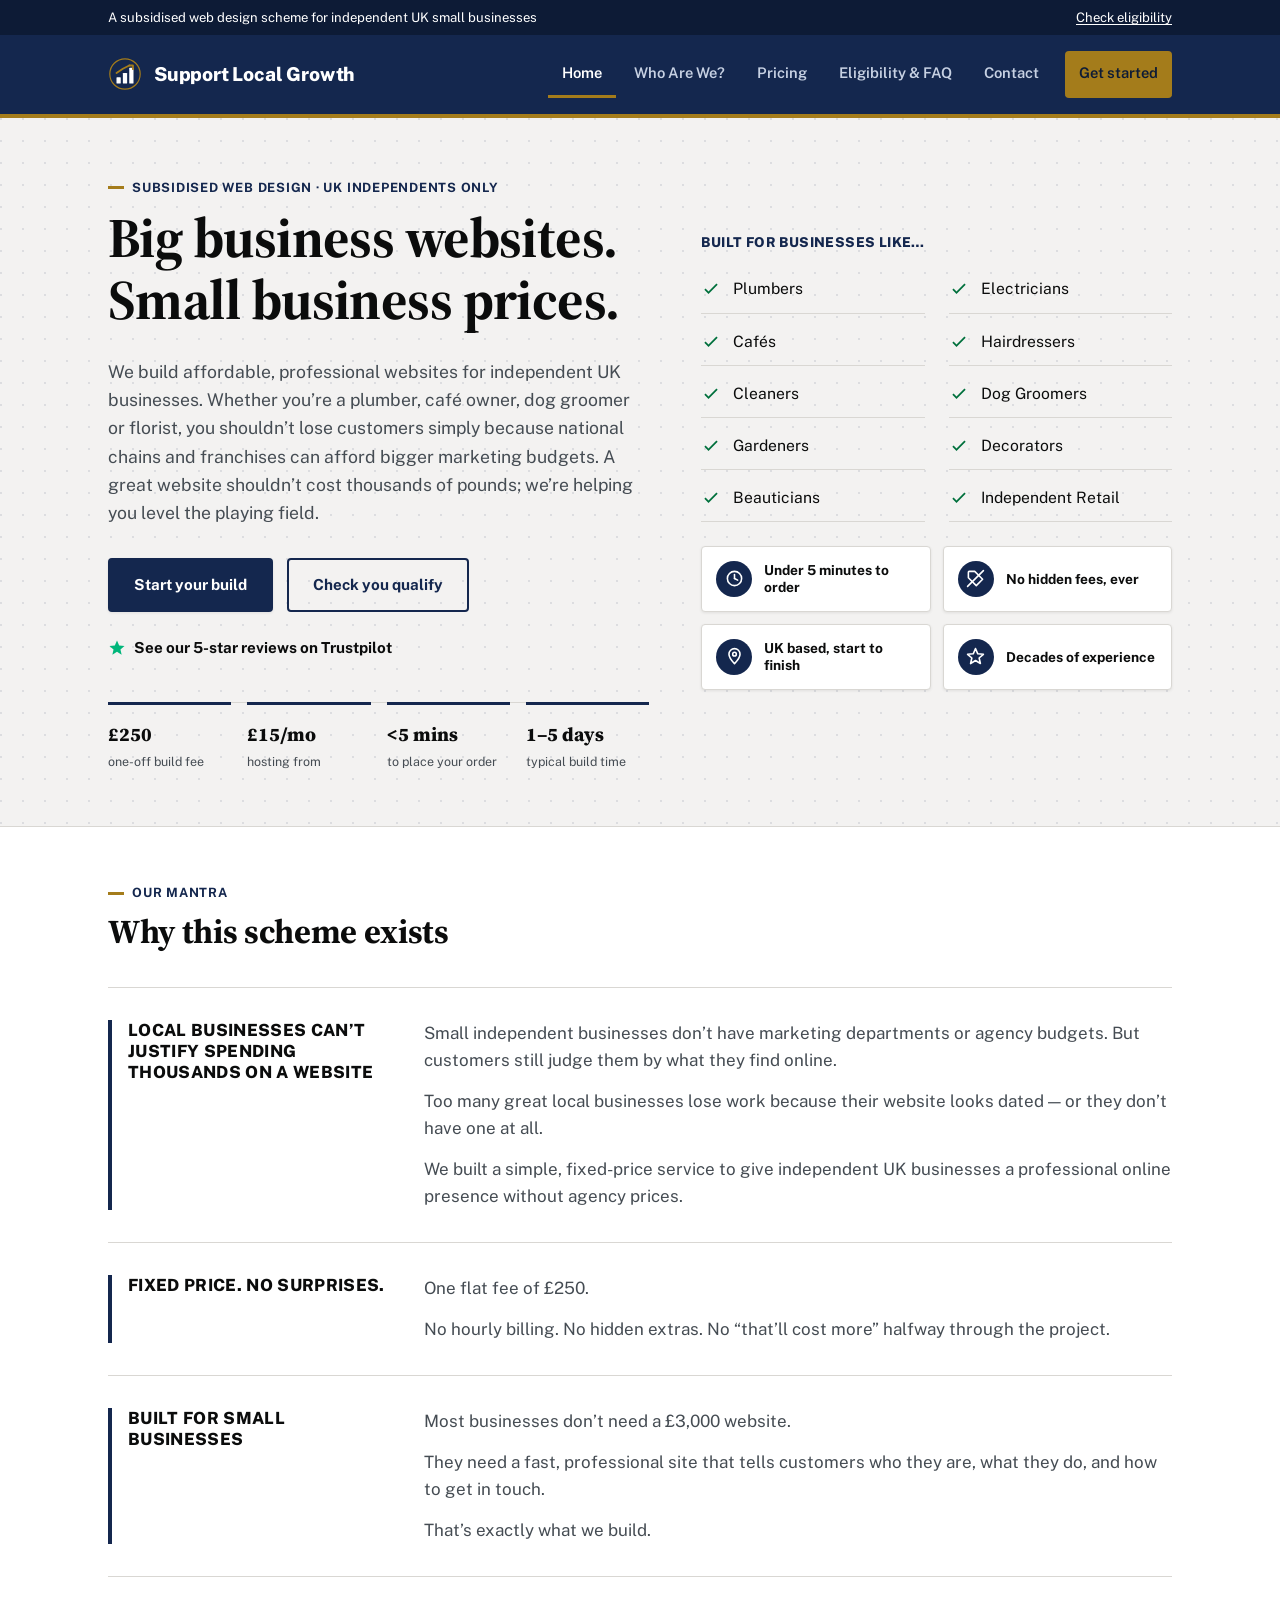
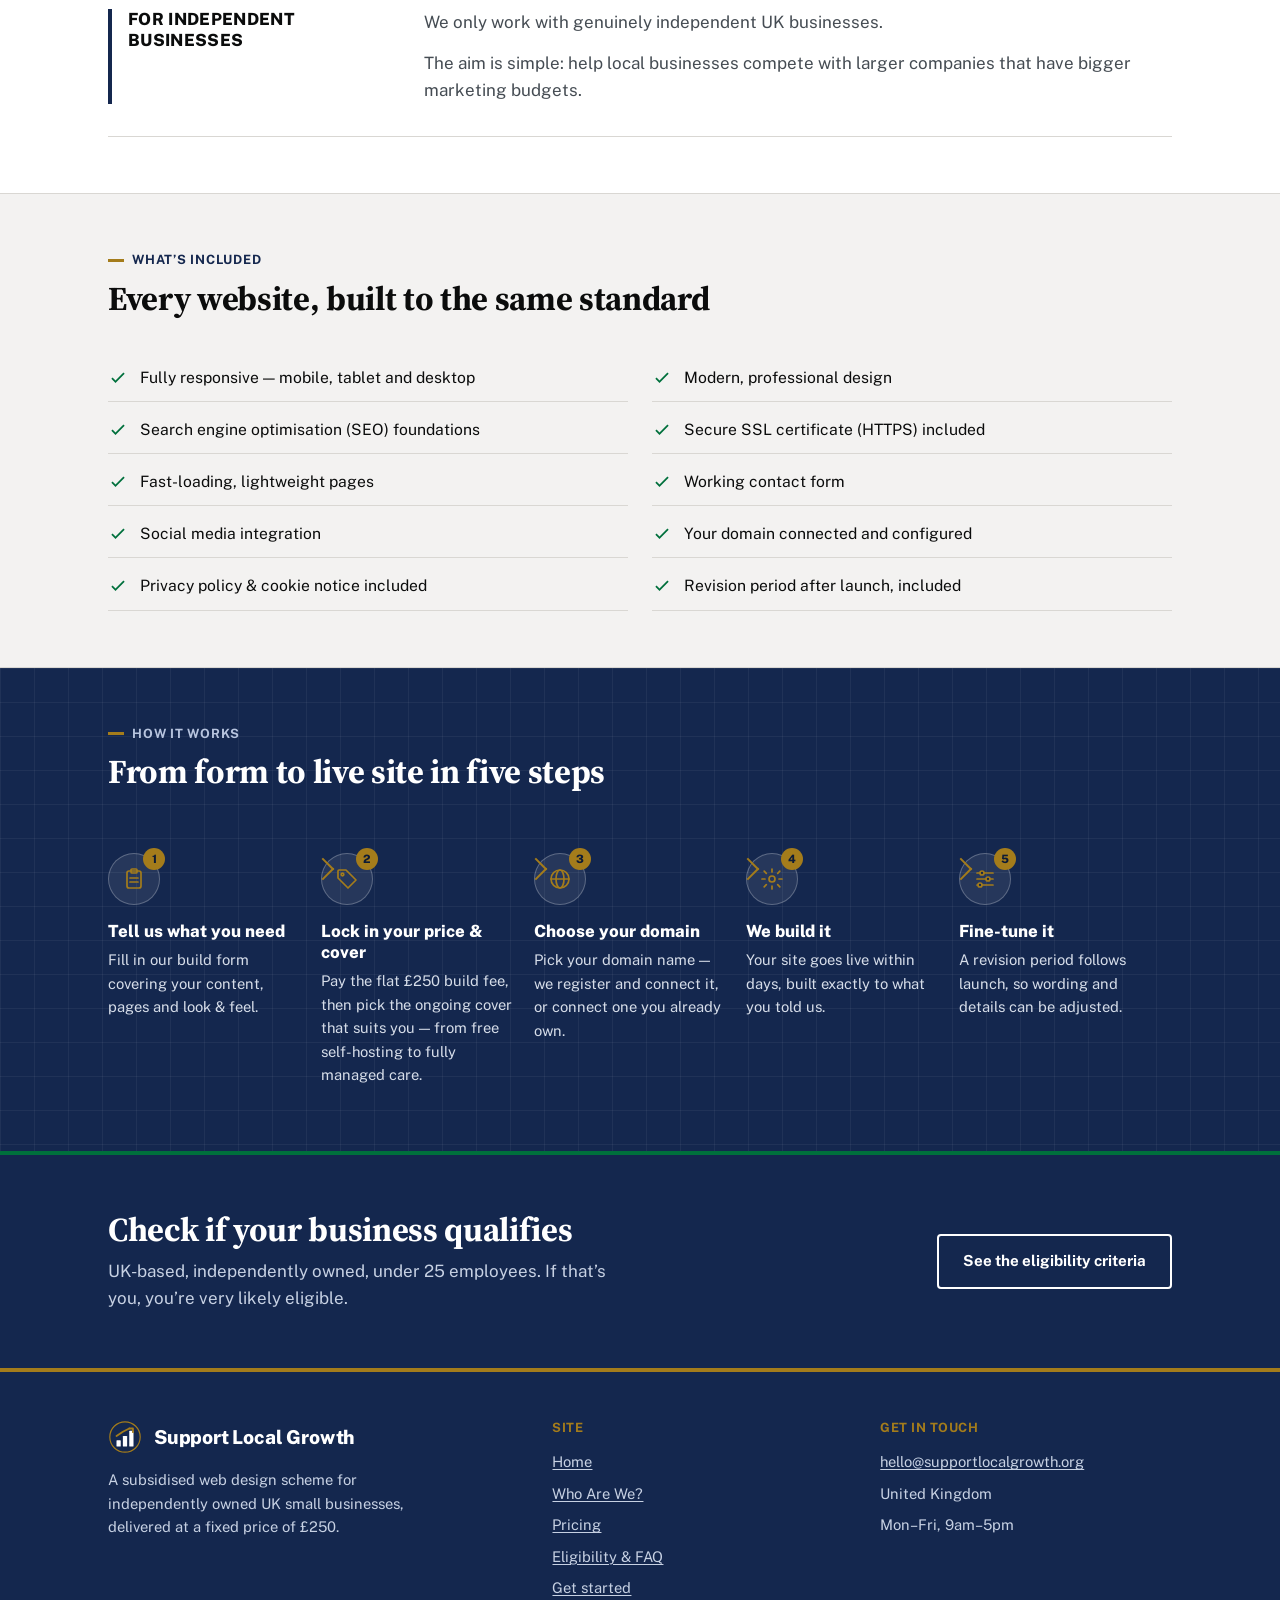
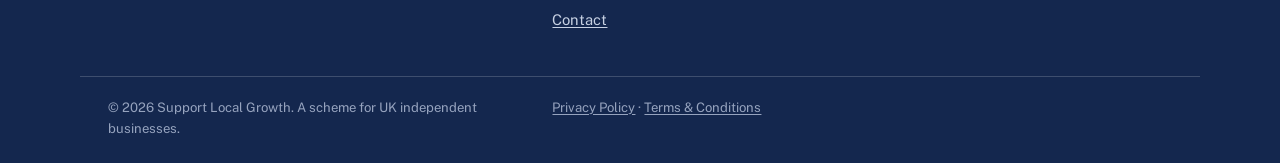
==== commit 11d9f556: "Hero update" ====
--- a/index.html
+++ b/index.html
@@ -257,7 +257,7 @@
 <path d="M8 15 L14 11 L20 8" stroke="#A47C1B" stroke-width="1.7" fill="none" stroke-linecap="round" stroke-linejoin="round"/>
 <path d="M20 8 L23.5 8 L23.5 11.5" stroke="#A47C1B" stroke-width="1.7" fill="none" stroke-linecap="round" stroke-linejoin="round"/>
 </svg>Support Local Growth</div>
-      <p style="max-width:38ch; color:var(--ink-soft); font-size:0.92rem;">A subsidised web design scheme for independently owned UK small businesses, delivered at a fixed price of &pound;250.</p>
+      <p style="max-width:38ch; color:#C7D1E3; font-size:0.92rem;">A subsidised web design scheme for independently owned UK small businesses, delivered at a fixed price of &pound;250.</p>
     </div>
     <div>
       <h4>Site</h4>
--- a/style.css
+++ b/style.css
@@ -188,13 +188,16 @@
 .hero-main{max-width:800px;}
 .hero-actions{display:flex; gap:14px; flex-wrap:wrap; margin-top:1.8em;}
 .hero-meta{
-  margin-top:2.2em; display:flex; gap:0; flex-wrap:wrap;
+  margin-top:2.2em; display:grid; grid-template-columns:repeat(4,1fr); gap:16px;
   border-top:1px solid var(--grey-line);
 }
 .hero-meta div{
-  font-size:0.85rem; color:var(--ink-soft); padding:16px 28px 0 0; margin-right:28px; border-top:3px solid var(--navy); margin-top:-1px;
-}
-.hero-meta strong{color:var(--ink); display:block; font-size:1.5rem; font-weight:800; font-family:var(--font-display);}
+  font-size:0.78rem; color:var(--ink-soft); padding-top:14px; border-top:3px solid var(--navy); margin-top:-1px;
+}
+.hero-meta strong{color:var(--ink); display:block; font-size:1.2rem; font-weight:800; font-family:var(--font-display); margin-bottom:2px;}
+@media (max-width:560px){
+  .hero-meta{grid-template-columns:1fr 1fr;}
+}
 @media (max-width:900px){
   .hero .wrap{grid-template-columns:1fr;}
 }
@@ -571,18 +574,20 @@
 .cta-band .cta-actions{flex:none;}
 
 /* ---------------- footer ---------------- */
-footer.site-footer{background:var(--grey-bg); color:var(--ink); padding:48px 0 24px; border-top:1px solid var(--grey-line);}
+footer.site-footer{background:var(--navy); color:#C7D1E3; padding:48px 0 24px; border-top:4px solid var(--gold);}
 footer .wrap{display:grid; grid-template-columns:1.4fr 1fr 1fr; gap:36px;}
-footer h4{font-weight:700; text-transform:uppercase; font-size:0.8rem; letter-spacing:0.04em; color:var(--ink-soft); margin-bottom:14px;}
+footer h4{font-weight:700; text-transform:uppercase; font-size:0.8rem; letter-spacing:0.04em; color:var(--gold); margin-bottom:14px;}
 footer ul{list-style:none; margin:0; padding:0;}
 footer li{margin-bottom:8px; font-size:0.92rem;}
-footer a{text-decoration:underline; color:var(--ink);}
-footer a:hover{color:var(--blue-link);}
+footer a{text-decoration:underline; color:#C7D1E3;}
+footer a:hover{color:var(--white);}
 .footer-bottom{
-  margin-top:36px; padding-top:20px; border-top:1px solid var(--grey-line);
-  font-size:0.82rem; color:var(--ink-soft);
+  margin-top:36px; padding-top:20px; border-top:1px solid rgba(255,255,255,0.18);
+  font-size:0.82rem; color:#96A3BE;
   display:flex; justify-content:space-between; flex-wrap:wrap; gap:10px;
 }
+.footer-bottom a{color:#96A3BE;}
+.footer-bottom a:hover{color:var(--white);}
 @media (max-width:760px){ footer .wrap{grid-template-columns:1fr;} .cta-band .wrap{flex-direction:column; align-items:flex-start;} }
 
 /* ---------------- misc page header ---------------- */
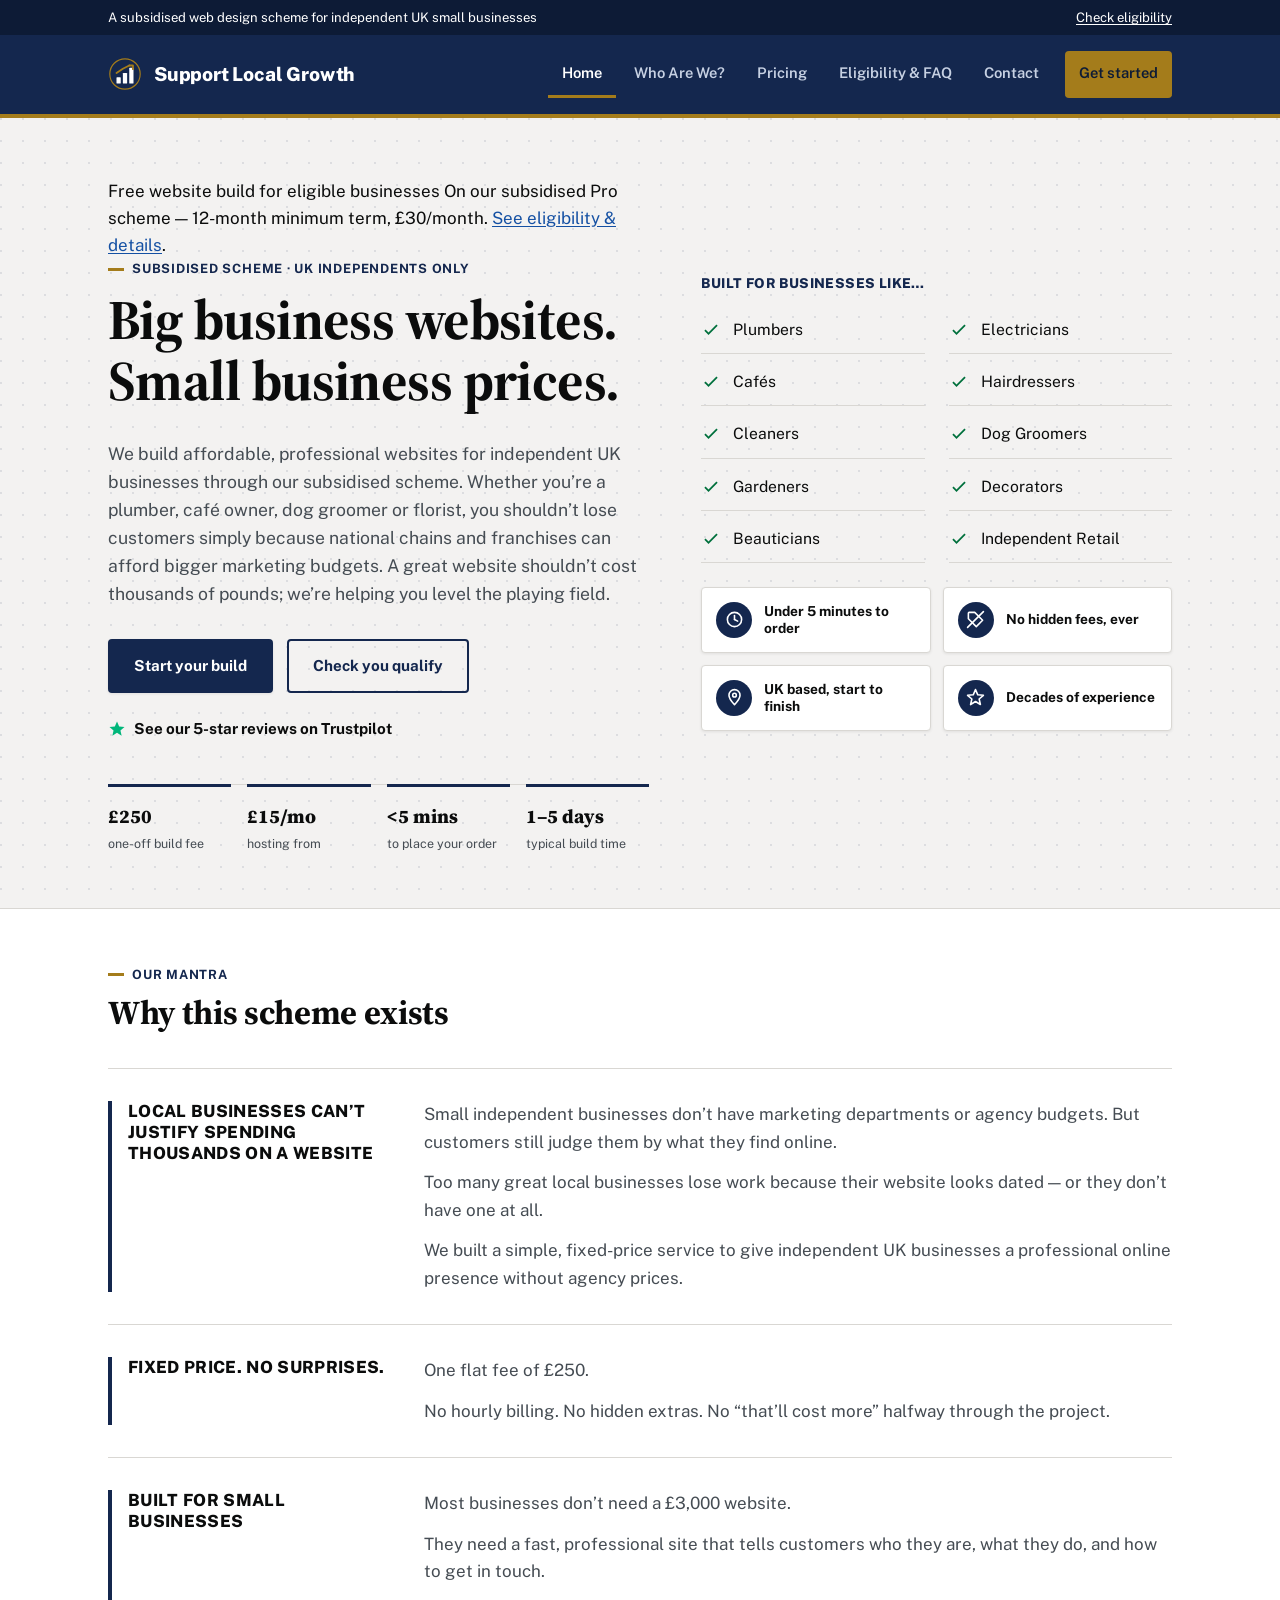
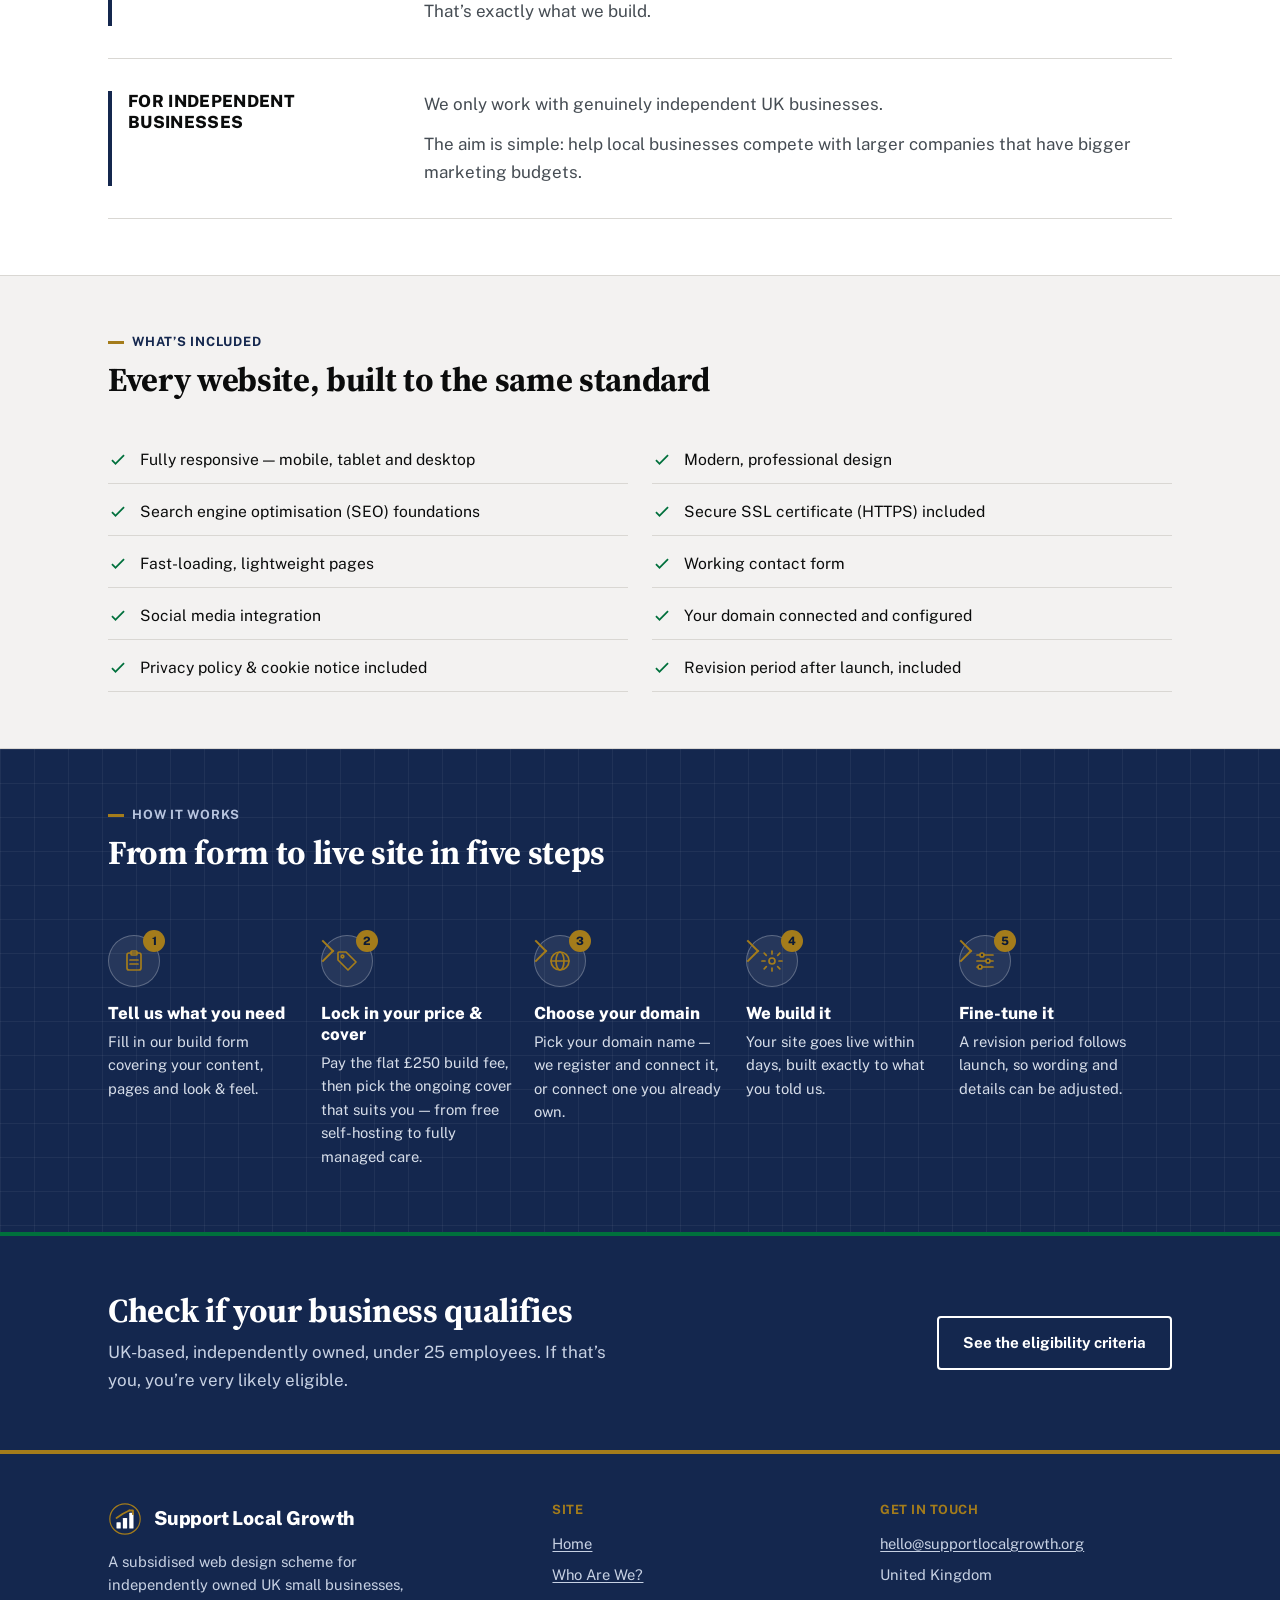
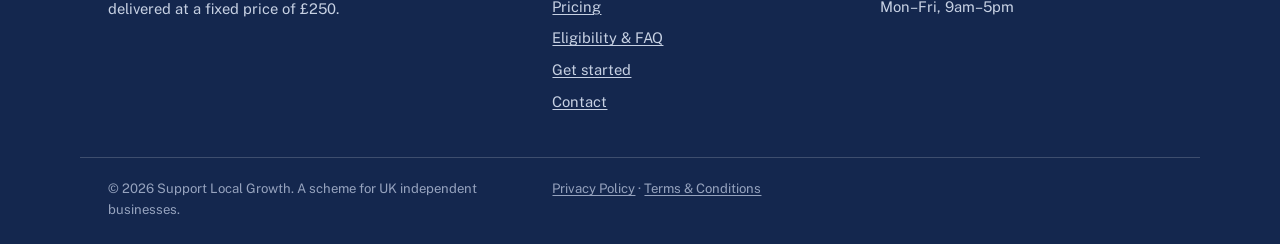
==== commit 047d92d7: "Free Pro Website Overhaul" ====
--- a/index.html
+++ b/index.html
@@ -11,13 +11,13 @@
 <meta property="og:title" content="Support Local Growth — Subsidised web design for UK independents">
 <meta property="og:description" content="Professional brochure websites for independent UK small businesses. £250 build fee, hosting from £15/month.">
 <meta property="og:url" content="https://www.supportlocalgrowth.org/">
-<meta property="og:image" content="https://www.supportlocalgrowth.org/images/og-image.png">
-<meta property="og:image:width" content="2000">
-<meta property="og:image:height" content="560">
+<meta property="og:image" content="https://www.supportlocalgrowth.org/images/og-image-v2.png">
+<meta property="og:image:width" content="1200">
+<meta property="og:image:height" content="630">
 <meta name="twitter:card" content="summary_large_image">
 <meta name="twitter:title" content="Support Local Growth — Subsidised web design for UK independents">
 <meta name="twitter:description" content="Professional brochure websites for independent UK small businesses. £250 build fee, hosting from £15/month.">
-<meta name="twitter:image" content="https://www.supportlocalgrowth.org/images/og-image.png">
+<meta name="twitter:image" content="https://www.supportlocalgrowth.org/images/og-image-v2.png">
 <link rel="preconnect" href="https://fonts.googleapis.com">
 <link rel="preconnect" href="https://fonts.gstatic.com" crossorigin>
 <link href="https://fonts.googleapis.com/css2?family=Public+Sans:wght@400;500;600;700;800&family=Source+Serif+4:opsz,wght@8..60,600;8..60,700&display=swap" rel="stylesheet">
@@ -60,9 +60,13 @@
 <section class="hero">
   <div class="wrap">
     <div class="hero-main">
-      <p class="eyebrow">Subsidised web design &middot; UK independents only</p>
+      <div class="hero-free-banner">
+        <span class="hfb-claim">Free website build for eligible businesses</span>
+        <span class="hfb-condition">On our subsidised Pro scheme &mdash; 12-month minimum term, &pound;30/month. <a href="eligibility.html">See eligibility &amp; details</a>.</span>
+      </div>
+      <p class="eyebrow">Subsidised scheme &middot; UK independents only</p>
       <h1>Big business websites. Small business prices.</h1>
-      <p class="lede">We build affordable, professional websites for independent UK businesses. Whether you&rsquo;re a plumber, caf&eacute; owner, dog groomer or florist, you shouldn&rsquo;t lose customers simply because national chains and franchises can afford bigger marketing budgets. A great website shouldn&rsquo;t cost thousands of pounds; we&rsquo;re helping you level the playing field.</p>
+      <p class="lede">We build affordable, professional websites for independent UK businesses through our subsidised scheme. Whether you&rsquo;re a plumber, caf&eacute; owner, dog groomer or florist, you shouldn&rsquo;t lose customers simply because national chains and franchises can afford bigger marketing budgets. A great website shouldn&rsquo;t cost thousands of pounds; we&rsquo;re helping you level the playing field.</p>
       <div class="hero-actions">
         <a class="btn btn-primary" href="get-started.html">Start your build</a>
         <a class="btn btn-ghost" href="eligibility.html">Check you qualify</a>
@@ -119,7 +123,6 @@
     </div>
   </div>
 </section>
-</section>
 
 <section>
   <div class="wrap">
--- a/style.css
+++ b/style.css
@@ -105,10 +105,13 @@
   background:var(--navy);
   color:var(--white);
   border-bottom:4px solid var(--gold);
+  position:relative;
+  z-index:100;
 }
 .site-header .wrap{
   display:flex; align-items:center; justify-content:space-between;
   padding-top:16px; padding-bottom:16px;
+  position:relative;
 }
 .brand{
   font-weight:800;
@@ -599,3 +602,73 @@
   font-size:0.75rem; font-weight:700; text-transform:uppercase; letter-spacing:0.03em;
   border:1px solid var(--ink); border-radius:20px; padding:6px 14px;
 }
+
+/* ===========================================================
+   MOBILE-ONLY FIXES
+   Everything below is scoped to max-width media queries.
+   Desktop styling above this point is untouched.
+   =========================================================== */
+
+@media (max-width:900px){
+  html, body{overflow-x:hidden;}
+}
+
+/* Homepage: keep the profession list at 2 columns on mobile (short words,
+   no need to drop to a single column like longer checklist text elsewhere) */
+@media (max-width:640px){
+  .hero-professions .checklist{grid-template-columns:1fr 1fr; gap:4px 10px;}
+  .hero-professions .checklist li{font-size:0.88rem; padding:8px 0;}
+}
+
+/* Homepage: keep "how it works" at 2 columns on small phones instead of
+   dropping to 1, with tighter sizing so it doesn't feel cramped */
+@media (max-width:560px){
+  .steps{grid-template-columns:1fr 1fr; row-gap:22px; column-gap:14px;}
+  .step .icon-badge{width:40px; height:40px; margin-bottom:10px;}
+  .step .icon-badge svg{width:18px; height:18px;}
+  .step .step-num{width:18px; height:18px; font-size:0.62rem;}
+  .step h3{font-size:0.9rem;}
+  .step p{font-size:0.78rem;}
+}
+
+/* Comparison / tier tables: on mobile these collapse into per-tier cards
+   instead of a cramped or side-scrolling table, so everything fits the
+   screen width cleanly with no horizontal scrolling at all. */
+.table-scroll{width:100%;}
+.plan-cards{display:none;}
+@media (max-width:760px){
+  .table-scroll{display:none;}
+  .plan-cards{display:block;}
+}
+
+.plan-card{
+  border:1px solid var(--grey-line); border-radius:var(--radius);
+  padding:20px; margin-bottom:16px; background:var(--white);
+}
+.plan-card.featured{border:2px solid var(--gold); background:var(--gold-bg);}
+.plan-card .pc-head{display:flex; justify-content:space-between; align-items:baseline; gap:10px; flex-wrap:wrap;}
+.plan-card .pc-name{font-weight:800; font-size:1.05rem; color:var(--navy); text-transform:uppercase; letter-spacing:0.02em; font-size:0.85rem;}
+.plan-card .pc-price{font-family:var(--font-display); font-size:1.4rem; font-weight:700; color:var(--ink);}
+.plan-card .pc-price span{font-family:var(--font-body); font-size:0.78rem; font-weight:500; color:var(--ink-soft);}
+.plan-card ul.pc-features{list-style:none; margin:14px 0 0; padding:0;}
+.plan-card ul.pc-features li{
+  display:flex; align-items:center; gap:9px; padding:7px 0; font-size:0.88rem;
+  border-bottom:1px solid var(--grey-line); color:var(--ink);
+}
+.plan-card ul.pc-features li:last-child{border-bottom:none;}
+.plan-card ul.pc-features li .pc-icon{width:16px; height:16px; flex:none;}
+.plan-card ul.pc-features li .pc-icon svg{width:16px; height:16px;}
+.plan-card .btn{width:100%; justify-content:center; margin-top:16px;}
+.plan-card .tier-submit{
+  width:100%; padding:13px 10px; font-size:0.9rem; border-radius:var(--radius); margin-top:16px;
+  border:2px solid var(--navy); background:var(--navy); color:var(--white); font-weight:700; cursor:pointer;
+}
+
+/* Get-started page: swap the wide horizontal process diagram for a compact
+   vertical one on mobile, so it doesn't render tiny or force wide scrolling */
+.process-diagram-desktop{display:block;}
+.process-diagram-mobile{display:none;}
+@media (max-width:640px){
+  .process-diagram-desktop{display:none;}
+  .process-diagram-mobile{display:block;}
+}
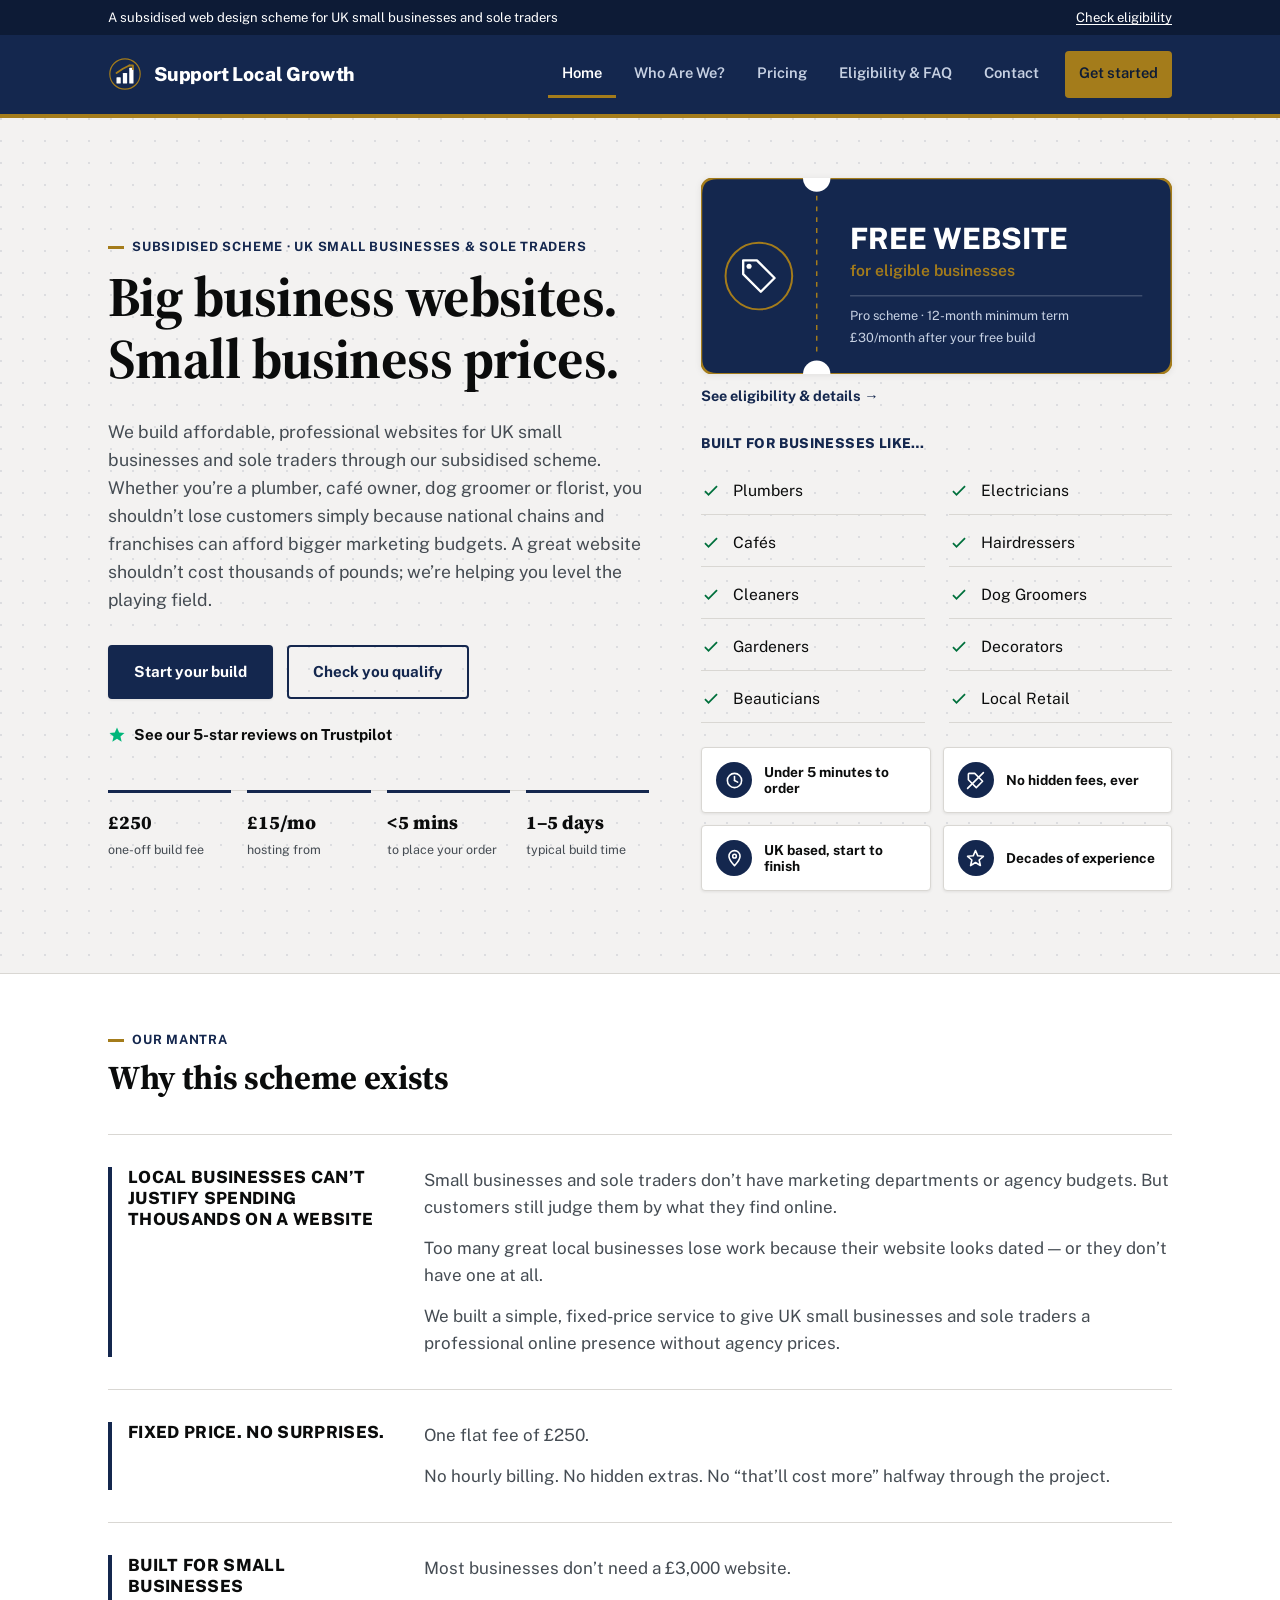
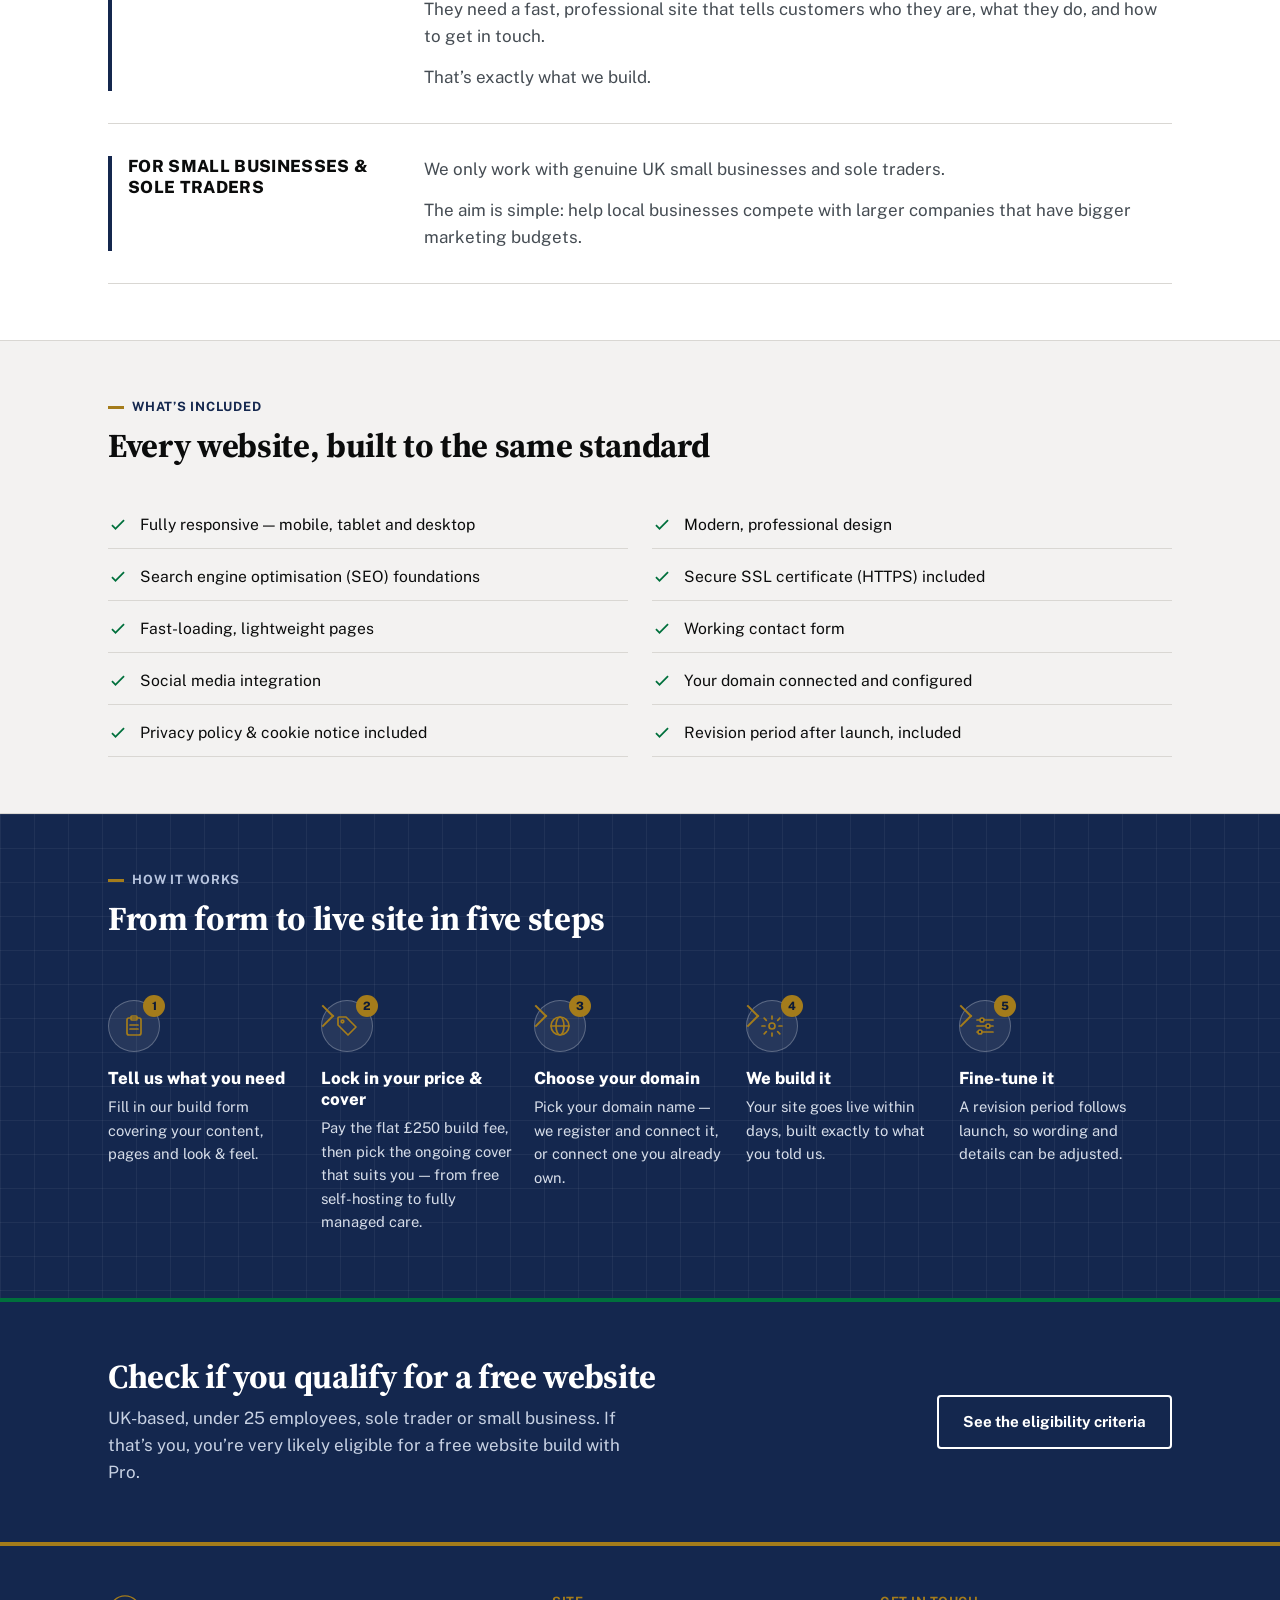
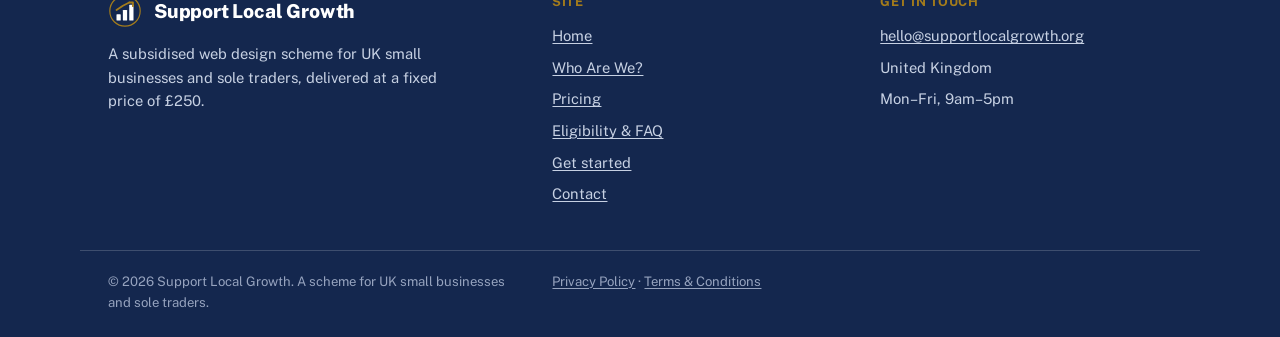
==== commit b6ee9118: "Rebranding for free website" ====
--- a/index.html
+++ b/index.html
@@ -3,20 +3,20 @@
 <head>
 <meta charset="utf-8">
 <meta name="viewport" content="width=device-width, initial-scale=1">
-<title>Support Local Growth — Subsidised web design for UK independents</title>
-<meta name="description" content="Professional brochure websites for independent UK small businesses. £250 build fee, hosting from £15/month.">
+<title>Support Local Growth — Free websites for eligible UK small businesses</title>
+<meta name="description" content="Free website builds for eligible UK small businesses and sole traders under our subsidised Pro scheme. £250 build fee waived, hosting from £15/month.">
 <link rel="canonical" href="https://www.supportlocalgrowth.org/">
 <meta property="og:type" content="website">
 <meta property="og:site_name" content="Support Local Growth">
-<meta property="og:title" content="Support Local Growth — Subsidised web design for UK independents">
-<meta property="og:description" content="Professional brochure websites for independent UK small businesses. £250 build fee, hosting from £15/month.">
+<meta property="og:title" content="Support Local Growth — Free websites for eligible UK small businesses">
+<meta property="og:description" content="Free website builds for eligible UK small businesses and sole traders under our subsidised Pro scheme. £250 build fee waived, hosting from £15/month.">
 <meta property="og:url" content="https://www.supportlocalgrowth.org/">
 <meta property="og:image" content="https://www.supportlocalgrowth.org/images/og-image-v2.png">
 <meta property="og:image:width" content="1200">
 <meta property="og:image:height" content="630">
 <meta name="twitter:card" content="summary_large_image">
-<meta name="twitter:title" content="Support Local Growth — Subsidised web design for UK independents">
-<meta name="twitter:description" content="Professional brochure websites for independent UK small businesses. £250 build fee, hosting from £15/month.">
+<meta name="twitter:title" content="Support Local Growth — Free websites for eligible UK small businesses">
+<meta name="twitter:description" content="Free website builds for eligible UK small businesses and sole traders under our subsidised Pro scheme. £250 build fee waived, hosting from £15/month.">
 <meta name="twitter:image" content="https://www.supportlocalgrowth.org/images/og-image-v2.png">
 <link rel="preconnect" href="https://fonts.googleapis.com">
 <link rel="preconnect" href="https://fonts.gstatic.com" crossorigin>
@@ -30,7 +30,7 @@
 <body>
 <div class="top-strip">
   <div class="wrap">
-    <span>A subsidised web design scheme for independent UK small businesses</span>
+    <span>A subsidised web design scheme for UK small businesses and sole traders</span>
     <a href="eligibility.html">Check eligibility</a>
   </div>
 </div>
@@ -60,13 +60,9 @@
 <section class="hero">
   <div class="wrap">
     <div class="hero-main">
-      <div class="hero-free-banner">
-        <span class="hfb-claim">Free website build for eligible businesses</span>
-        <span class="hfb-condition">On our subsidised Pro scheme &mdash; 12-month minimum term, &pound;30/month. <a href="eligibility.html">See eligibility &amp; details</a>.</span>
-      </div>
-      <p class="eyebrow">Subsidised scheme &middot; UK independents only</p>
+      <p class="eyebrow">Subsidised scheme &middot; UK small businesses &amp; sole traders</p>
       <h1>Big business websites. Small business prices.</h1>
-      <p class="lede">We build affordable, professional websites for independent UK businesses through our subsidised scheme. Whether you&rsquo;re a plumber, caf&eacute; owner, dog groomer or florist, you shouldn&rsquo;t lose customers simply because national chains and franchises can afford bigger marketing budgets. A great website shouldn&rsquo;t cost thousands of pounds; we&rsquo;re helping you level the playing field.</p>
+      <p class="lede">We build affordable, professional websites for UK small businesses and sole traders through our subsidised scheme. Whether you&rsquo;re a plumber, caf&eacute; owner, dog groomer or florist, you shouldn&rsquo;t lose customers simply because national chains and franchises can afford bigger marketing budgets. A great website shouldn&rsquo;t cost thousands of pounds; we&rsquo;re helping you level the playing field.</p>
       <div class="hero-actions">
         <a class="btn btn-primary" href="get-started.html">Start your build</a>
         <a class="btn btn-ghost" href="eligibility.html">Check you qualify</a>
@@ -86,6 +82,47 @@
     </div>
 
     <div class="hero-side">
+      <div class="free-ticket-wrap">
+        <svg viewBox="0 0 480 200" xmlns="http://www.w3.org/2000/svg" role="img" aria-label="Free website build for eligible businesses, on our subsidised Pro scheme">
+<path d="
+M 16 0
+H 464
+Q 480 0 480 16
+V 184
+Q 480 200 464 200
+H 16
+Q 0 200 0 184
+V 16
+Q 0 0 16 0
+Z
+" fill="#14274E"/>
+<path d="
+M 16 0
+H 464
+Q 480 0 480 16
+V 184
+Q 480 200 464 200
+H 16
+Q 0 200 0 184
+V 16
+Q 0 0 16 0
+Z
+" fill="none" stroke="#A47C1B" stroke-width="2.5"/>
+<circle cx="118" cy="0" r="14" fill="white"/>
+<circle cx="118" cy="200" r="14" fill="white"/>
+<line x1="118" y1="18" x2="118" y2="182" stroke="#A47C1B" stroke-width="1.5" stroke-dasharray="5 6"/>
+<circle cx="59.0" cy="100.0" r="34" fill="none" stroke="#A47C1B" stroke-width="2"/>
+<polygon points="43.0,98.0 43.0,84.0 57.0,84.0 75.0,102.0 61.0,116.0" fill="none" stroke="#FFFFFF" stroke-width="2.4" stroke-linejoin="round"/>
+<circle cx="49.0" cy="90.0" r="2.6" fill="#FFFFFF"/>
+<text x="152" y="72" font-family="Public Sans, sans-serif" font-size="30" font-weight="800" fill="#FFFFFF">FREE WEBSITE</text>
+<text x="152" y="100" font-family="Public Sans, sans-serif" font-size="16" font-weight="600" fill="#A47C1B">for eligible businesses</text>
+<line x1="152" y1="120" x2="450" y2="120" stroke="rgba(255,255,255,0.18)" stroke-width="1.5"/>
+<text x="152" y="145" font-family="Public Sans, sans-serif" font-size="13" fill="#C7D1E3">Pro scheme &#183; 12-month minimum term</text>
+<text x="152" y="167" font-family="Public Sans, sans-serif" font-size="13" fill="#C7D1E3">&#163;30/month after your free build</text>
+</svg>
+        <a href="eligibility.html" class="free-ticket-link">See eligibility &amp; details &rarr;</a>
+      </div>
+
       <div class="hero-professions">
         <p class="professions-label">Built for businesses like&hellip;</p>
         <ul class="checklist">
@@ -98,7 +135,7 @@
           <li>Gardeners</li>
           <li>Decorators</li>
           <li>Beauticians</li>
-          <li>Independent Retail</li>
+          <li>Local Retail</li>
         </ul>
       </div>
 
@@ -134,9 +171,9 @@
       <div class="mantra-item">
         <h3>Local businesses can&rsquo;t justify spending thousands on a website</h3>
         <div class="body">
-          <p>Small independent businesses don&rsquo;t have marketing departments or agency budgets. But customers still judge them by what they find online.</p>
+          <p>Small businesses and sole traders don&rsquo;t have marketing departments or agency budgets. But customers still judge them by what they find online.</p>
           <p>Too many great local businesses lose work because their website looks dated &mdash; or they don&rsquo;t have one at all.</p>
-          <p>We built a simple, fixed-price service to give independent UK businesses a professional online presence without agency prices.</p>
+          <p>We built a simple, fixed-price service to give UK small businesses and sole traders a professional online presence without agency prices.</p>
         </div>
       </div>
       <div class="mantra-item">
@@ -155,9 +192,9 @@
         </div>
       </div>
       <div class="mantra-item">
-        <h3>For independent businesses</h3>
+        <h3>For small businesses &amp; sole traders</h3>
         <div class="body">
-          <p>We only work with genuinely independent UK businesses.</p>
+          <p>We only work with genuine UK small businesses and sole traders.</p>
           <p>The aim is simple: help local businesses compete with larger companies that have bigger marketing budgets.</p>
         </div>
       </div>
@@ -240,8 +277,8 @@
 <section class="cta-band">
   <div class="wrap">
     <div>
-      <h2>Check if your business qualifies</h2>
-      <p>UK-based, independently owned, under 25 employees. If that&rsquo;s you, you&rsquo;re very likely eligible.</p>
+      <h2>Check if you qualify for a free website</h2>
+      <p>UK-based, under 25 employees, sole trader or small business. If that&rsquo;s you, you&rsquo;re very likely eligible for a free website build with Pro.</p>
     </div>
     <div class="cta-actions">
       <a class="btn btn-on-dark" href="eligibility.html">See the eligibility criteria</a>
@@ -260,7 +297,7 @@
 <path d="M8 15 L14 11 L20 8" stroke="#A47C1B" stroke-width="1.7" fill="none" stroke-linecap="round" stroke-linejoin="round"/>
 <path d="M20 8 L23.5 8 L23.5 11.5" stroke="#A47C1B" stroke-width="1.7" fill="none" stroke-linecap="round" stroke-linejoin="round"/>
 </svg>Support Local Growth</div>
-      <p style="max-width:38ch; color:#C7D1E3; font-size:0.92rem;">A subsidised web design scheme for independently owned UK small businesses, delivered at a fixed price of &pound;250.</p>
+      <p style="max-width:38ch; color:#C7D1E3; font-size:0.92rem;">A subsidised web design scheme for UK small businesses and sole traders, delivered at a fixed price of &pound;250.</p>
     </div>
     <div>
       <h4>Site</h4>
@@ -283,7 +320,7 @@
     </div>
   </div>
   <div class="wrap footer-bottom">
-    <span>&copy; 2026 Support Local Growth. A scheme for UK independent businesses.</span>
+    <span>&copy; 2026 Support Local Growth. A scheme for UK small businesses and sole traders.</span>
     <span><a href="privacy.html">Privacy Policy</a> &middot; <a href="terms.html">Terms &amp; Conditions</a></span>
   </div>
 </footer>
--- a/style.css
+++ b/style.css
@@ -214,6 +214,15 @@
 }
 .doc-stamp .dot{width:8px; height:8px; border-radius:50%; background:var(--green); flex:none;}
 
+/* ---------------- hero free-website ticket graphic ---------------- */
+.free-ticket-wrap{margin-bottom:24px;}
+.free-ticket-wrap svg{width:100%; height:auto; display:block; filter:drop-shadow(var(--shadow-sm));}
+.free-ticket-link{
+  display:inline-block; margin-top:10px; font-weight:700; font-size:0.9rem;
+  color:var(--navy); text-decoration:none;
+}
+.free-ticket-link:hover{color:var(--blue-link); text-decoration:underline;}
+
 /* ---------------- trust badges ---------------- */
 .trust-badges{display:grid; grid-template-columns:1fr 1fr; gap:12px; margin-bottom:28px;}
 .trust-badge{
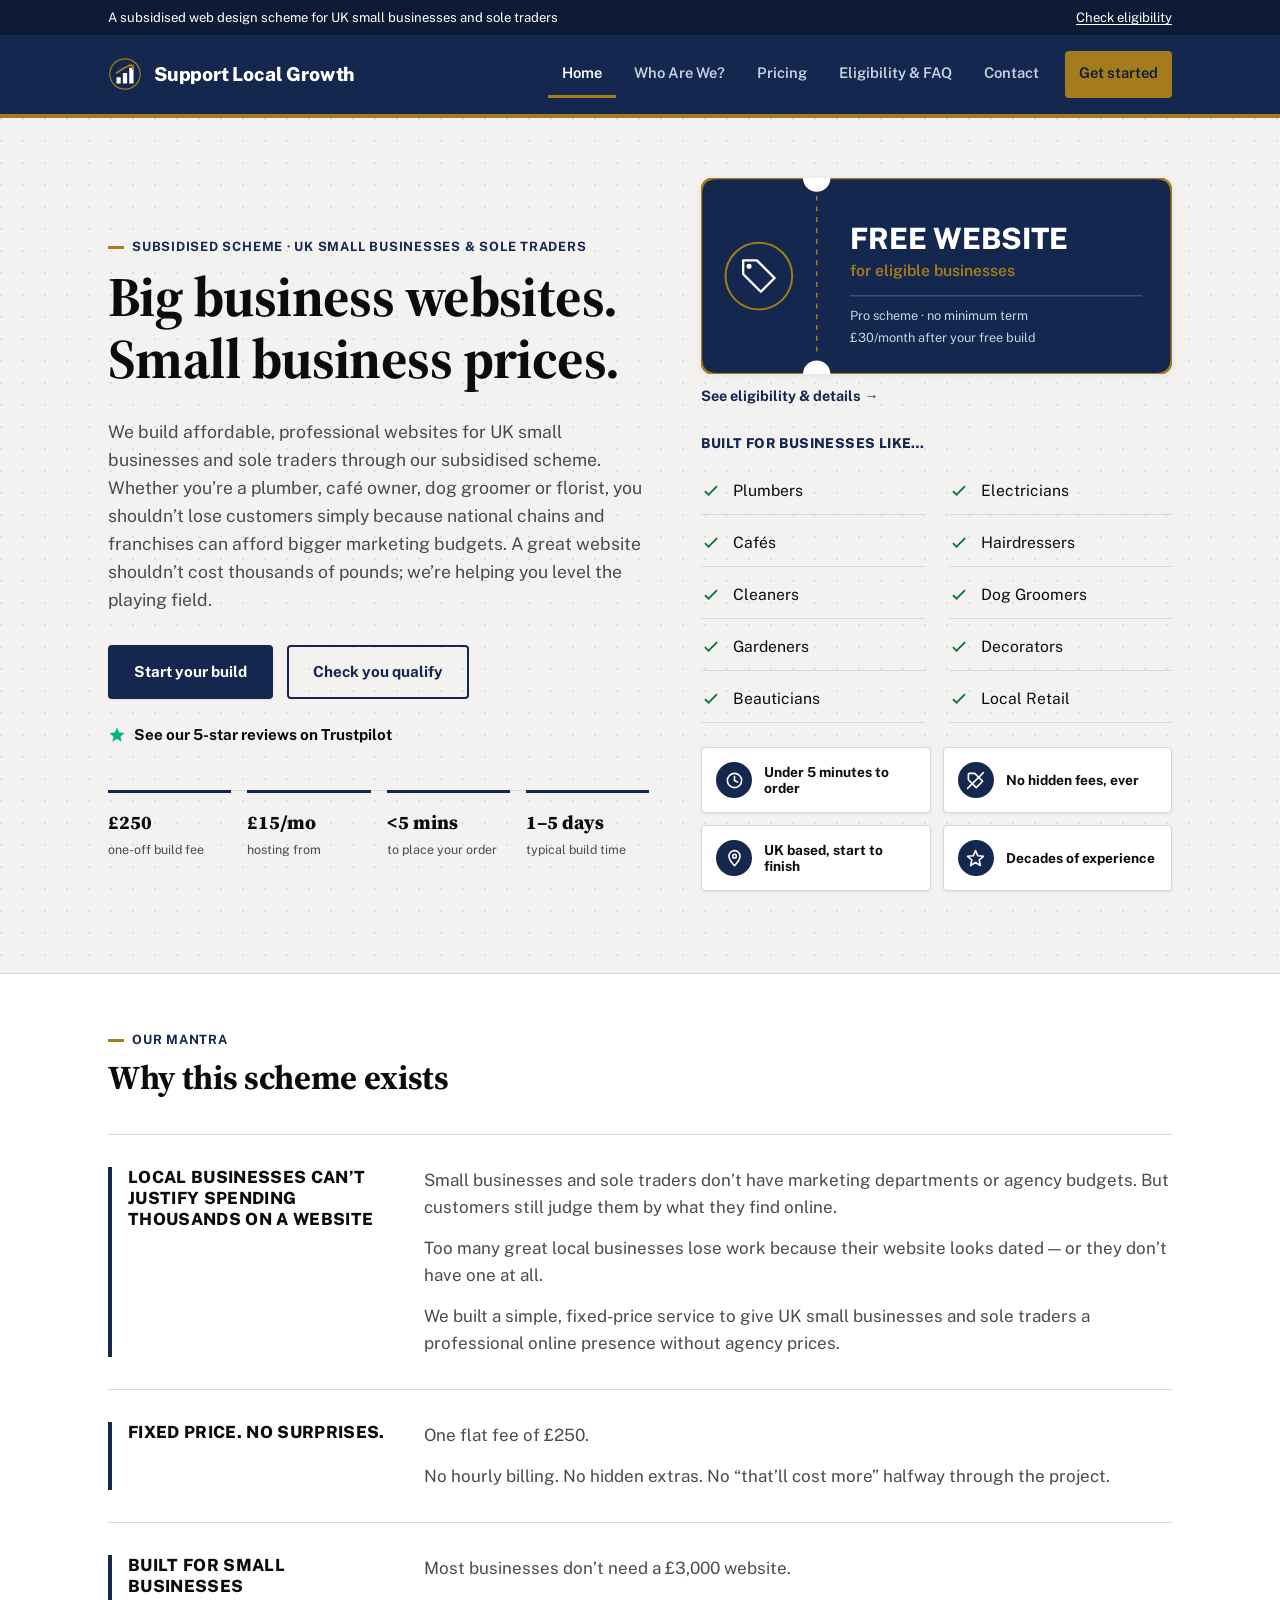
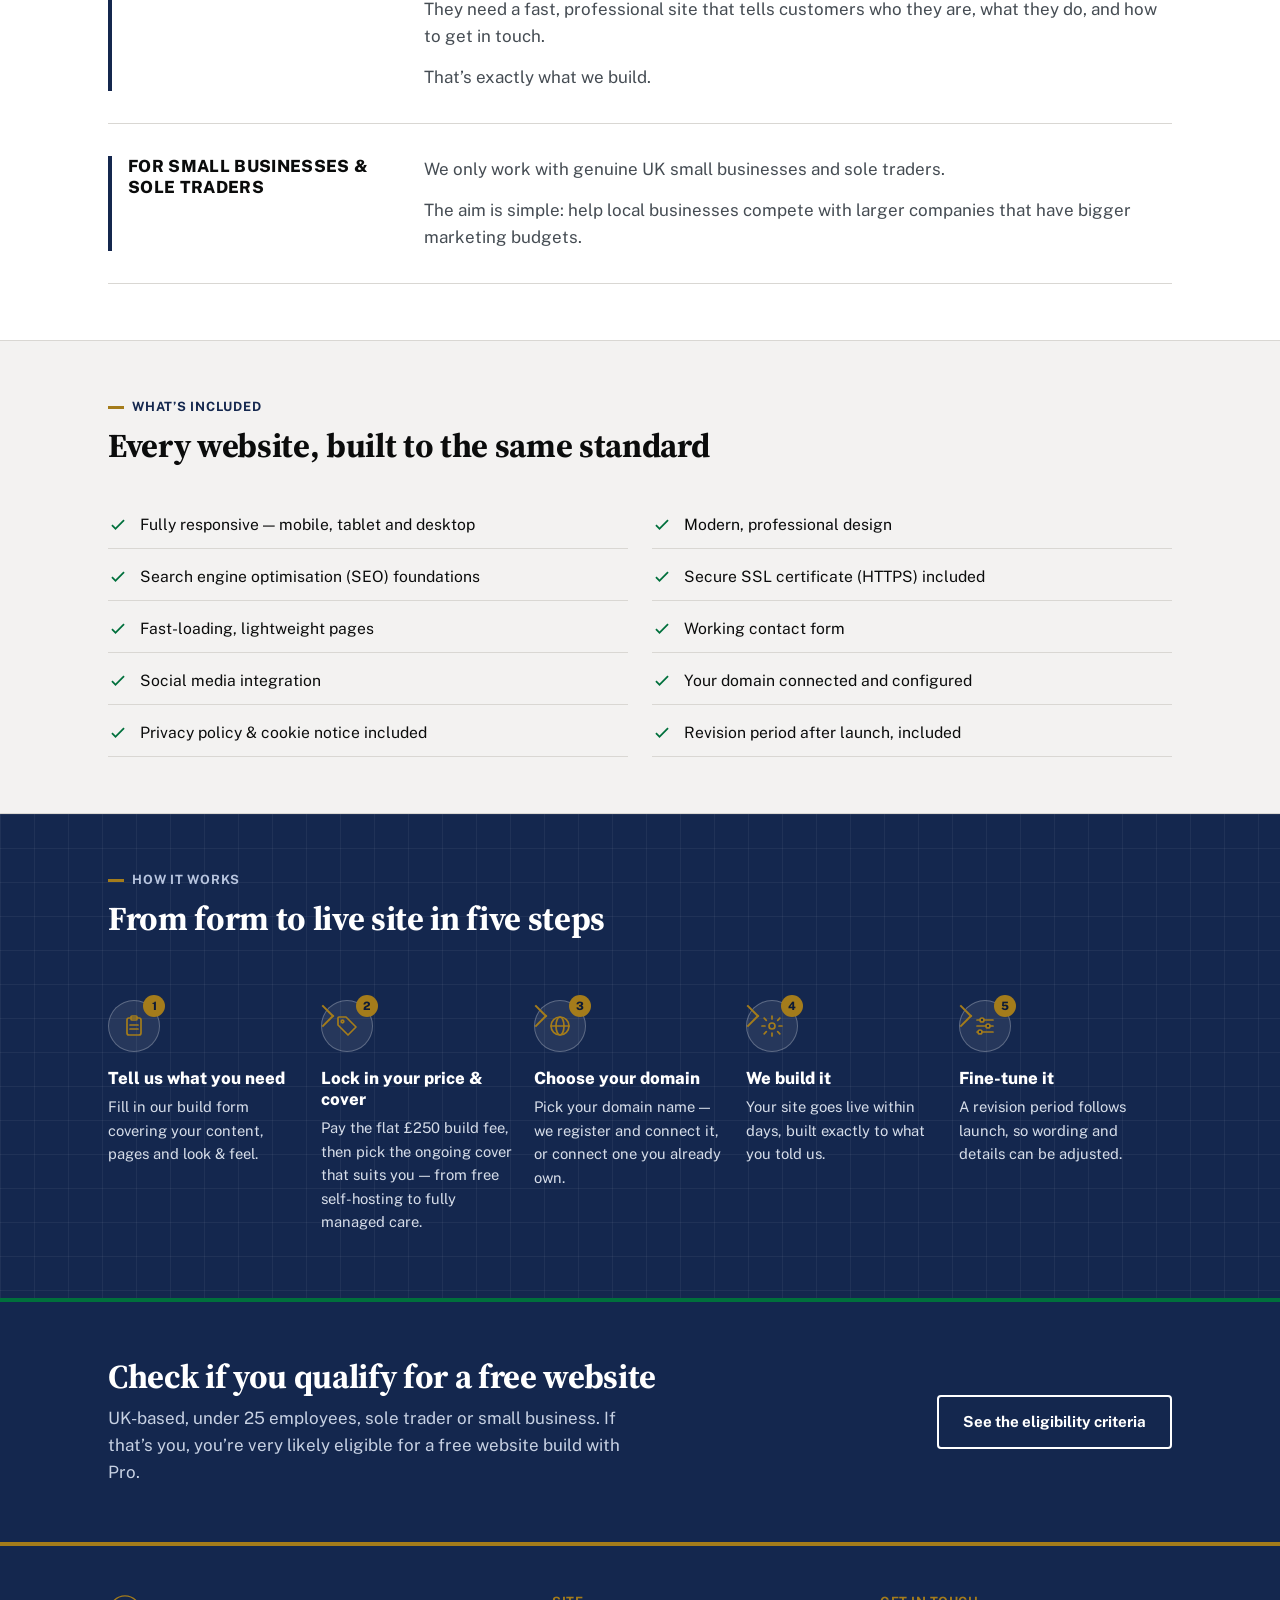
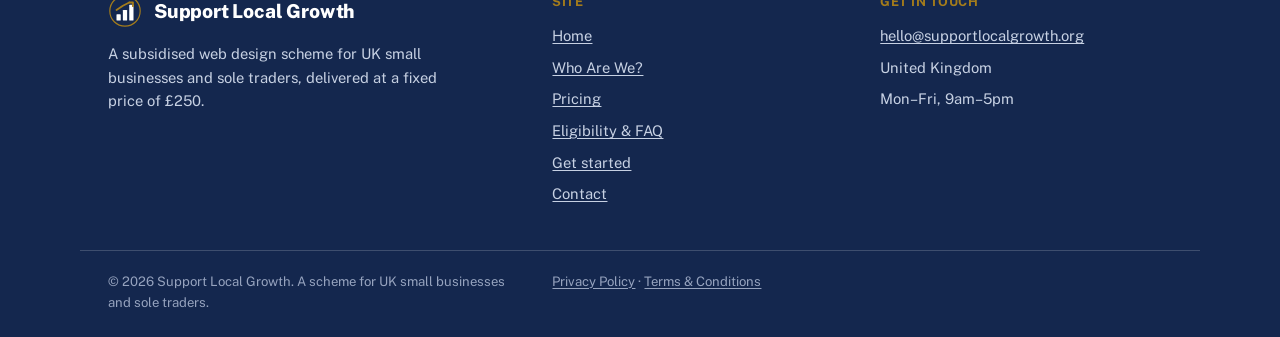
==== commit f557e68f: "Removed minimum 12 months" ====
--- a/index.html
+++ b/index.html
@@ -117,7 +117,7 @@
 <text x="152" y="72" font-family="Public Sans, sans-serif" font-size="30" font-weight="800" fill="#FFFFFF">FREE WEBSITE</text>
 <text x="152" y="100" font-family="Public Sans, sans-serif" font-size="16" font-weight="600" fill="#A47C1B">for eligible businesses</text>
 <line x1="152" y1="120" x2="450" y2="120" stroke="rgba(255,255,255,0.18)" stroke-width="1.5"/>
-<text x="152" y="145" font-family="Public Sans, sans-serif" font-size="13" fill="#C7D1E3">Pro scheme &#183; 12-month minimum term</text>
+<text x="152" y="145" font-family="Public Sans, sans-serif" font-size="13" fill="#C7D1E3">Pro scheme &#183; no minimum term</text>
 <text x="152" y="167" font-family="Public Sans, sans-serif" font-size="13" fill="#C7D1E3">&#163;30/month after your free build</text>
 </svg>
         <a href="eligibility.html" class="free-ticket-link">See eligibility &amp; details &rarr;</a>
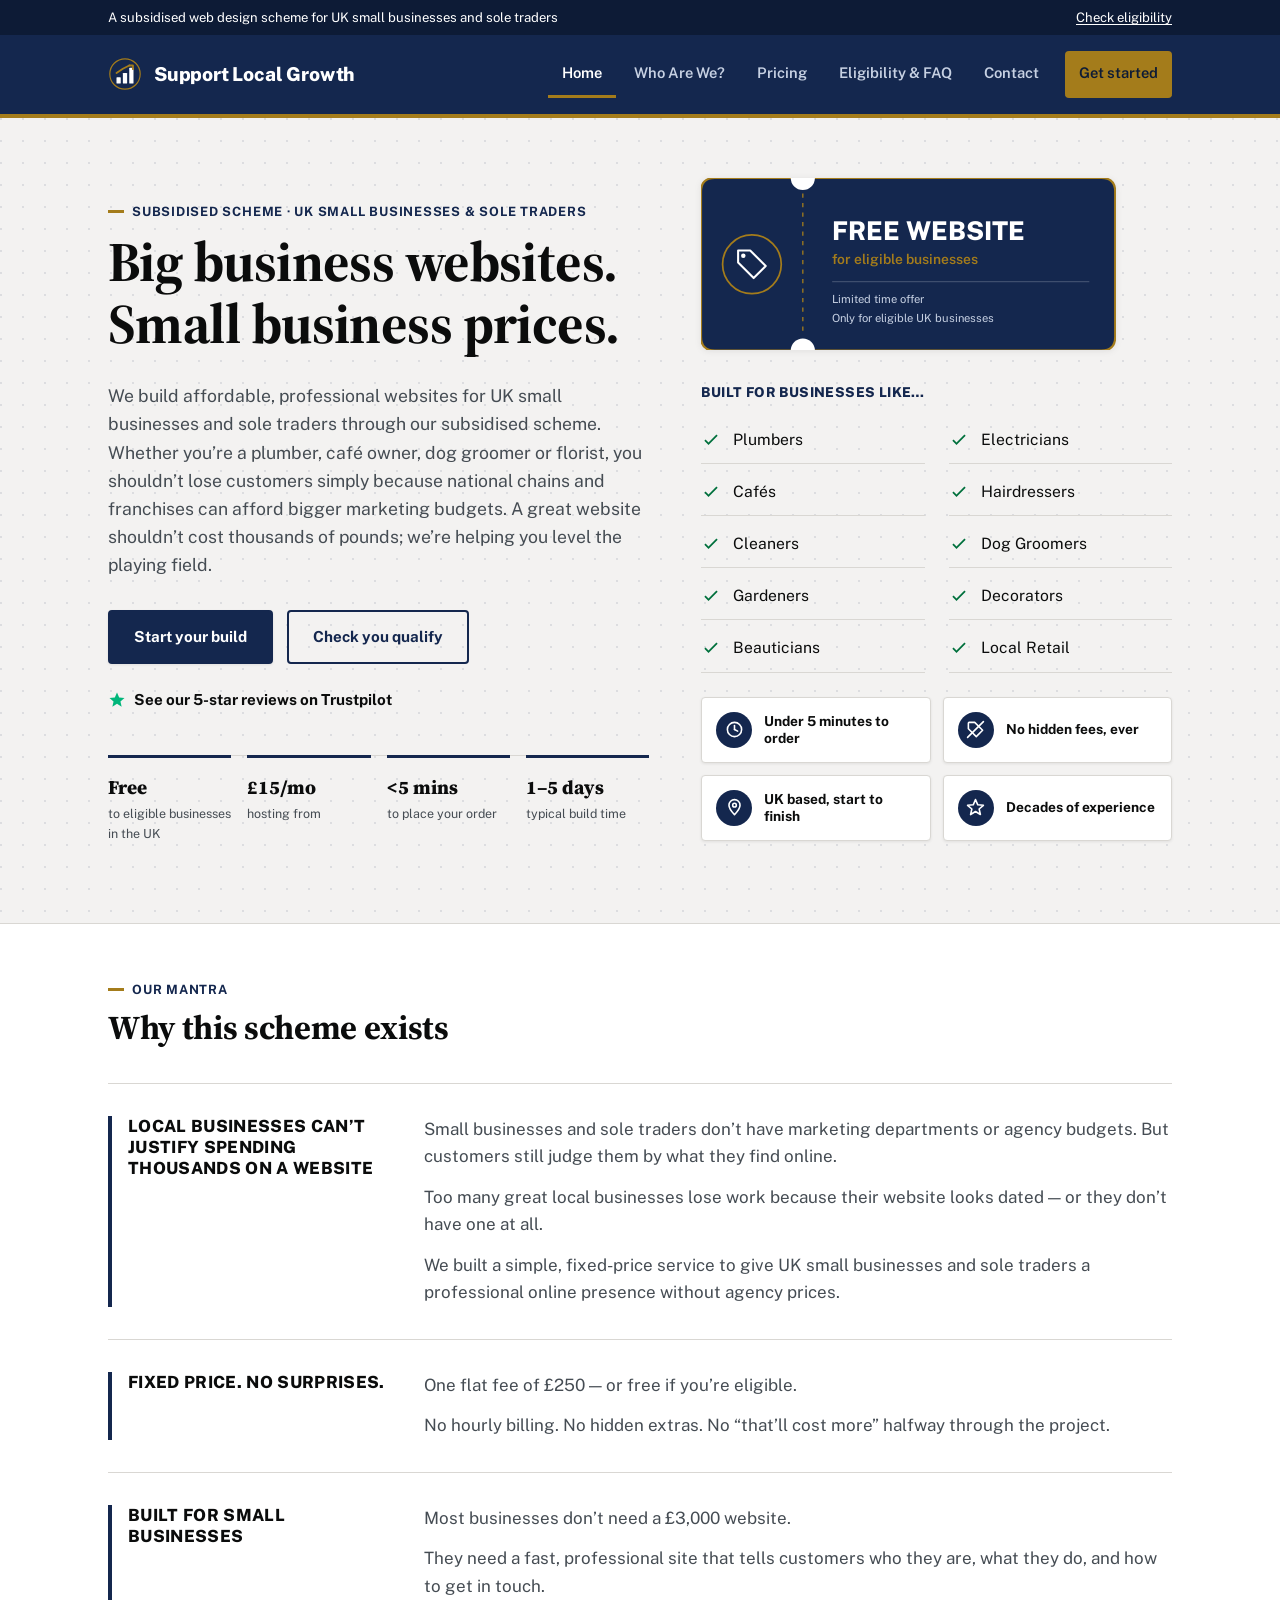
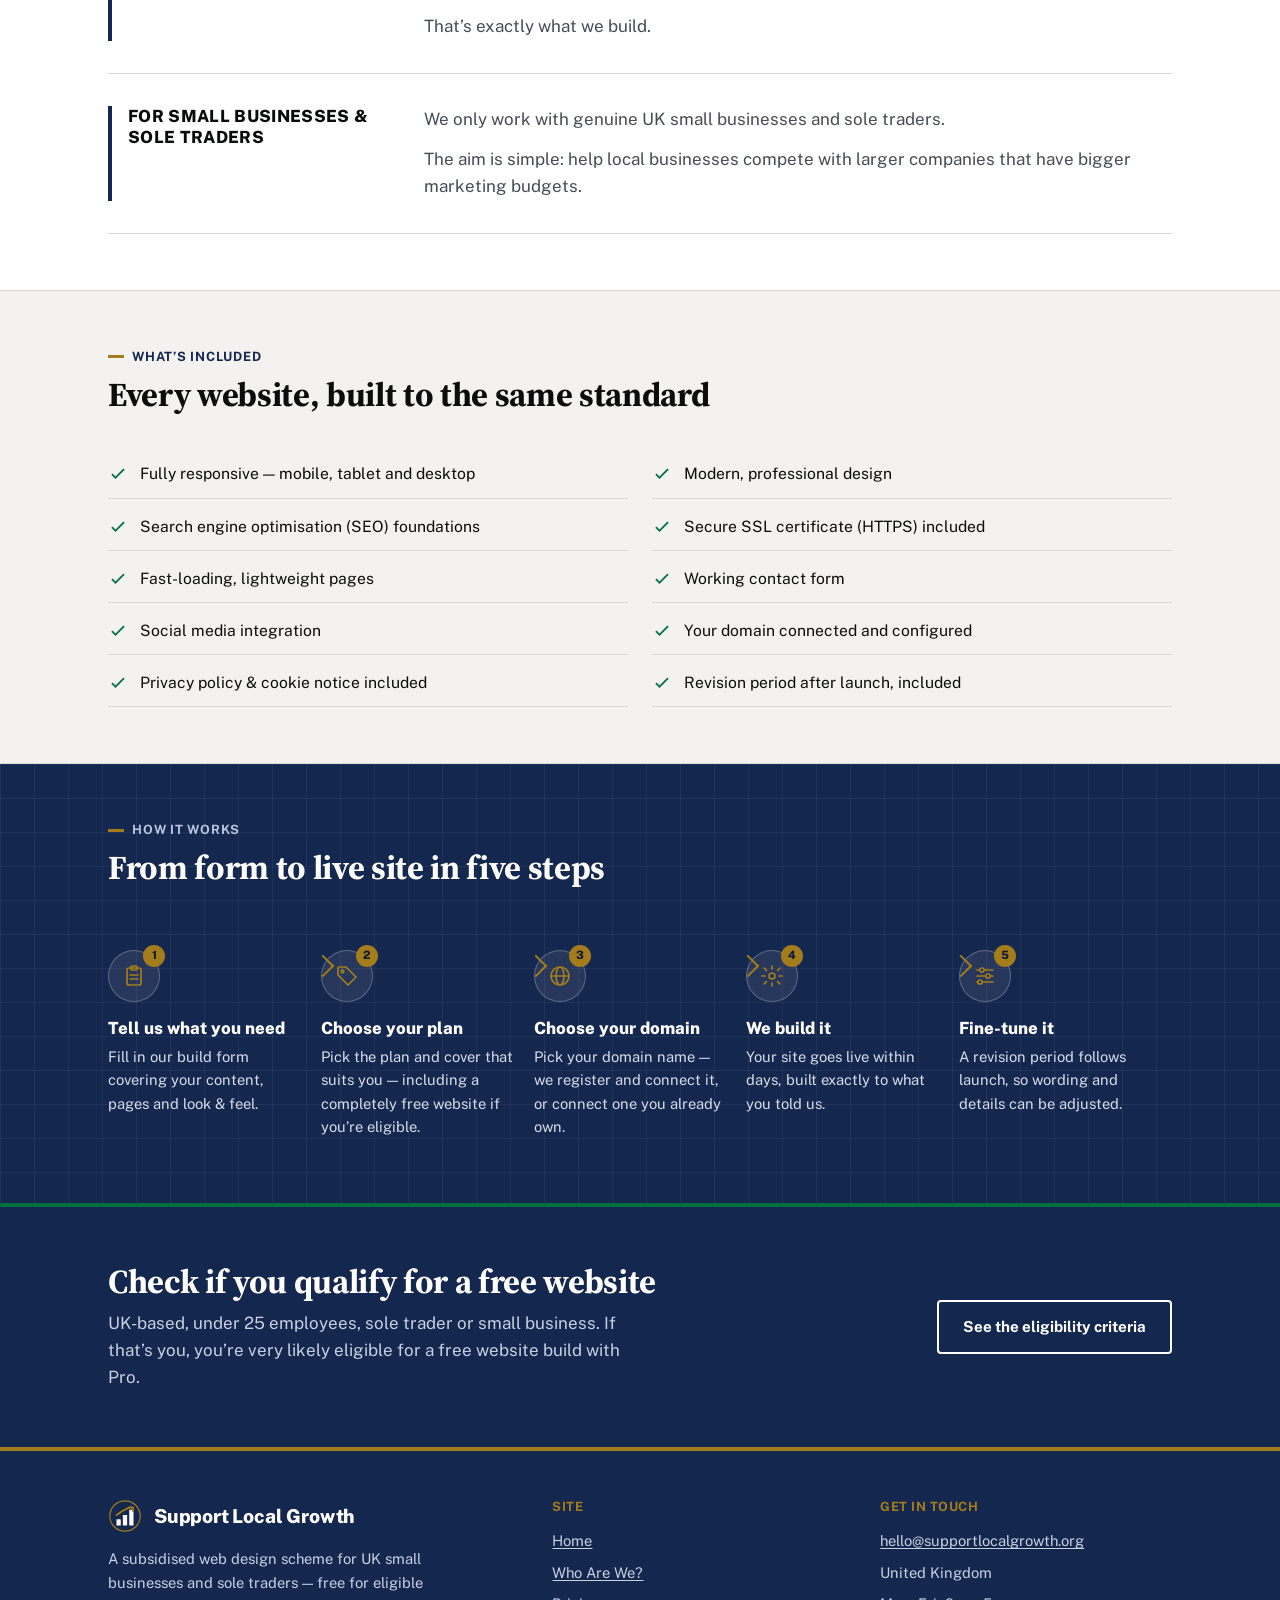
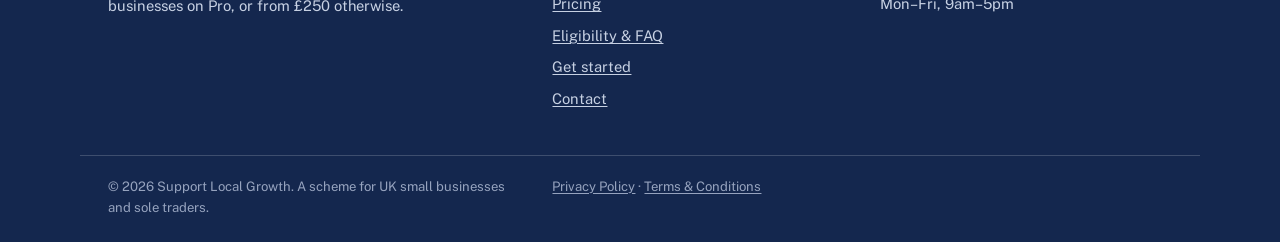
==== commit be3c9ed1: "Removes £250 marketing" ====
--- a/index.html
+++ b/index.html
@@ -74,7 +74,7 @@
         </a>
       </p>
       <div class="hero-meta">
-        <div><strong>&pound;250</strong>one-off build fee</div>
+        <div><strong>Free</strong>to eligible businesses in the UK</div>
         <div><strong>&pound;15/mo</strong>hosting from</div>
         <div><strong>&lt;5 mins</strong>to place your order</div>
         <div><strong>1&ndash;5 days</strong>typical build time</div>
@@ -83,7 +83,8 @@
 
     <div class="hero-side">
       <div class="free-ticket-wrap">
-        <svg viewBox="0 0 480 200" xmlns="http://www.w3.org/2000/svg" role="img" aria-label="Free website build for eligible businesses, on our subsidised Pro scheme">
+        <a href="get-started.html" aria-label="Get your free website">
+          <svg viewBox="0 0 480 200" xmlns="http://www.w3.org/2000/svg" role="img" aria-label="Free website build for eligible businesses, on our subsidised Pro scheme">
 <path d="
 M 16 0
 H 464
@@ -117,10 +118,10 @@
 <text x="152" y="72" font-family="Public Sans, sans-serif" font-size="30" font-weight="800" fill="#FFFFFF">FREE WEBSITE</text>
 <text x="152" y="100" font-family="Public Sans, sans-serif" font-size="16" font-weight="600" fill="#A47C1B">for eligible businesses</text>
 <line x1="152" y1="120" x2="450" y2="120" stroke="rgba(255,255,255,0.18)" stroke-width="1.5"/>
-<text x="152" y="145" font-family="Public Sans, sans-serif" font-size="13" fill="#C7D1E3">Pro scheme &#183; no minimum term</text>
-<text x="152" y="167" font-family="Public Sans, sans-serif" font-size="13" fill="#C7D1E3">&#163;30/month after your free build</text>
+<text x="152" y="145" font-family="Public Sans, sans-serif" font-size="13" fill="#C7D1E3">Limited time offer</text>
+<text x="152" y="167" font-family="Public Sans, sans-serif" font-size="13" fill="#C7D1E3">Only for eligible UK businesses</text>
 </svg>
-        <a href="eligibility.html" class="free-ticket-link">See eligibility &amp; details &rarr;</a>
+        </a>
       </div>
 
       <div class="hero-professions">
@@ -179,7 +180,7 @@
       <div class="mantra-item">
         <h3>Fixed price. No surprises.</h3>
         <div class="body">
-          <p>One flat fee of &pound;250.</p>
+          <p>One flat fee of &pound;250 &mdash; or free if you&rsquo;re eligible.</p>
           <p>No hourly billing. No hidden extras. No &ldquo;that&rsquo;ll cost more&rdquo; halfway through the project.</p>
         </div>
       </div>
@@ -243,8 +244,8 @@
           <svg viewBox="0 0 24 24" xmlns="http://www.w3.org/2000/svg"><path d="M3 11V4a1 1 0 0 1 1-1h7l10 10-8 8L3 11z"/><circle cx="7.5" cy="7.5" r="1.3" fill="var(--navy)"/></svg>
           <span class="step-num">2</span>
         </span>
-        <h3>Lock in your price &amp; cover</h3>
-        <p>Pay the flat &pound;250 build fee, then pick the ongoing cover that suits you &mdash; from free self-hosting to fully managed care.</p>
+        <h3>Choose your plan</h3>
+        <p>Pick the plan and cover that suits you &mdash; including a completely free website if you&rsquo;re eligible.</p>
       </li>
       <li class="step">
         <span class="icon-badge">
@@ -297,7 +298,7 @@
 <path d="M8 15 L14 11 L20 8" stroke="#A47C1B" stroke-width="1.7" fill="none" stroke-linecap="round" stroke-linejoin="round"/>
 <path d="M20 8 L23.5 8 L23.5 11.5" stroke="#A47C1B" stroke-width="1.7" fill="none" stroke-linecap="round" stroke-linejoin="round"/>
 </svg>Support Local Growth</div>
-      <p style="max-width:38ch; color:#C7D1E3; font-size:0.92rem;">A subsidised web design scheme for UK small businesses and sole traders, delivered at a fixed price of &pound;250.</p>
+      <p style="max-width:38ch; color:#C7D1E3; font-size:0.92rem;">A subsidised web design scheme for UK small businesses and sole traders &mdash; free for eligible businesses on Pro, or from &pound;250 otherwise.</p>
     </div>
     <div>
       <h4>Site</h4>
--- a/style.css
+++ b/style.css
@@ -216,13 +216,9 @@
 
 /* ---------------- hero free-website ticket graphic ---------------- */
 .free-ticket-wrap{margin-bottom:24px;}
+.free-ticket-wrap a{display:inline-block; width:88%; text-decoration:none; transition:transform 0.15s ease;}
+.free-ticket-wrap a:hover{transform:translateY(-2px);}
 .free-ticket-wrap svg{width:100%; height:auto; display:block; filter:drop-shadow(var(--shadow-sm));}
-.free-ticket-link{
-  display:inline-block; margin-top:10px; font-weight:700; font-size:0.9rem;
-  color:var(--navy); text-decoration:none;
-}
-.free-ticket-link:hover{color:var(--blue-link); text-decoration:underline;}
-
 /* ---------------- trust badges ---------------- */
 .trust-badges{display:grid; grid-template-columns:1fr 1fr; gap:12px; margin-bottom:28px;}
 .trust-badge{
